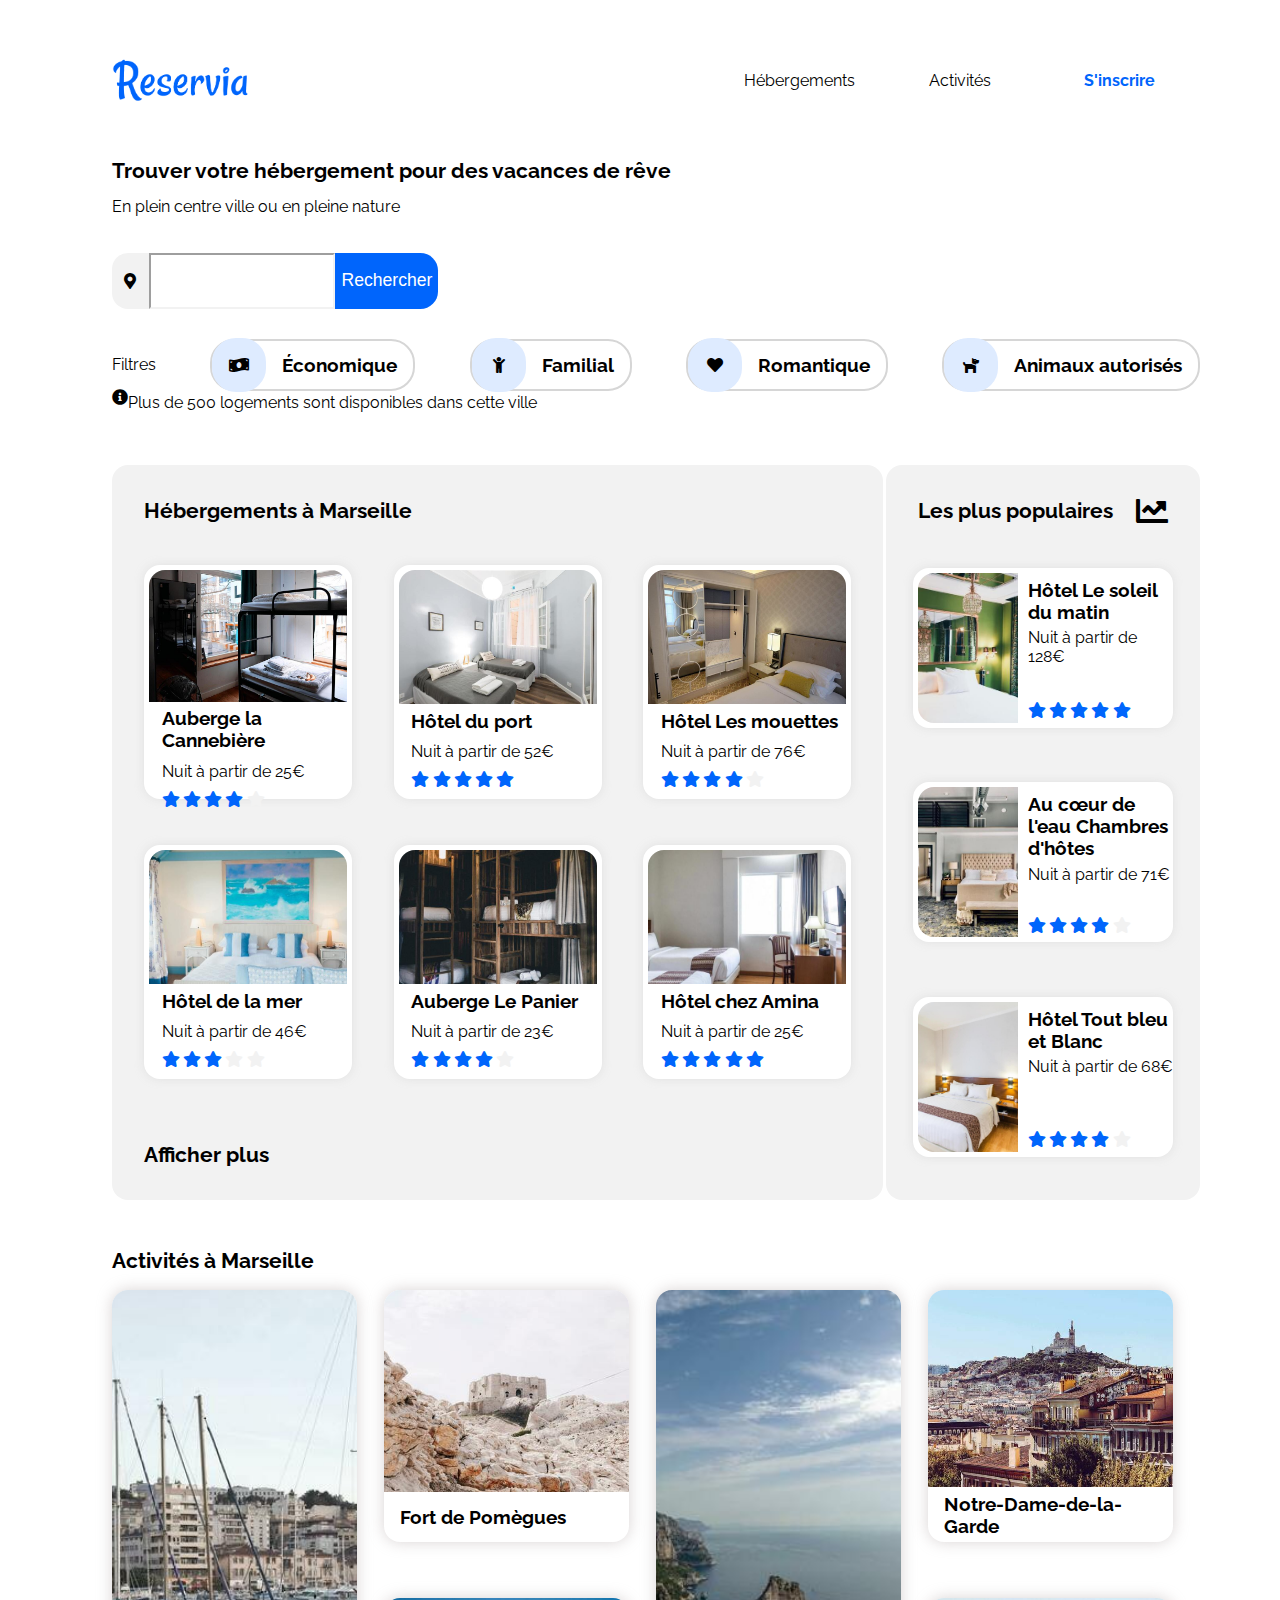
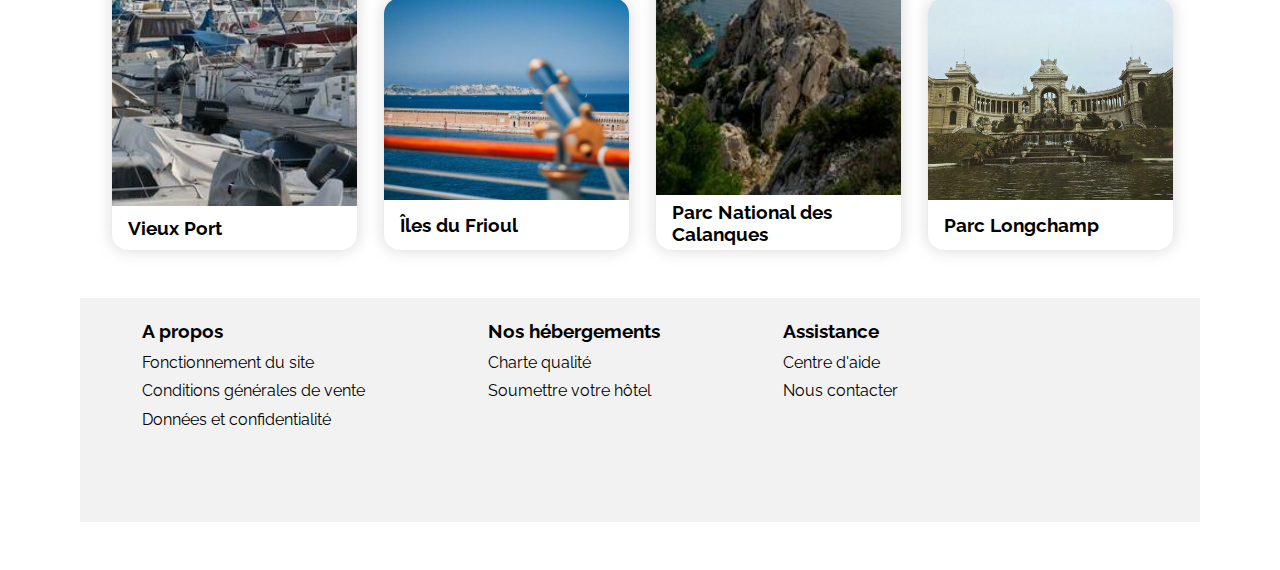
==== reservia.html @ 2b158797 "creation des filtres" ====
<!DOCTYPE html>
<html lang="fr">
<head>
    <meta charset="UTF-8">
    <meta name="viewport" content="width=device-width, initial-scale=1.0">
    <link rel="stylesheet" href="style.css"/>
    <link rel="stylesheet" href="fontawesome-free-5.15.1-web/css/all.min.css"/>
    <title>Reservia</title>
</head>
<body>
    <main>
        <header>
            <nav class="nav">
                <a href="#" class="logo"></a>
                <div class="menu">
                    <a href="#Hébergements" class="menuStyle">Hébergements</a>
                    <a href="#Activités" class="menuStyle">Activités</a>
                    <a href="#" class="menuStyle menuSpe">S'inscrire</a>
                </div>
            </nav>
            <h1>Trouver votre hébergement pour des vacances de rêve</h1>
            <p>En plein centre ville ou en pleine nature</p>
            <div class="searchBar">
                <div class="mapIcon">
                    <i class="fas fa-map-marker-alt"></i>
                </div>
                <input class="search" type="search" id="town-search" name="q" aria-label="Search town">
                <button class="searchButton">Rechercher</button>
            </div>
            <div class="filters">
                <p>Filtres</p>
                <div>
                    <div class="iconFilt"><i class="fas fa-money-bill-wave"></i></div>
                    <div class="txtFilt"><h3>Économique</h3></div>
                </div>
                <div>
                    <div class="iconFilt"><i class="fas fa-child"></i></div>
                    <div class="txtFilt"><h3>Familial</h3></div>
                </div>
                <div>
                    <div class="iconFilt"><i class="fas fa-heart"></i></div>
                    <div class="txtFilt"><h3>Romantique</h3></div>
                </div>
                <div>
                    <div class="iconFilt"><i class="fas fa-dog"></i></div>
                    <div class="txtFilt"><h3>Animaux autorisés</h3></div>
                </div>
            </div>
            <div class="results">
                <p>Plus de 500 logements sont disponibles dans cette ville</p>
                <i class="fas fa-info-circle"></i>
            </div>
        </header>


        <section id="Hébergements" class="totalResults">
            <div class="filtered">
                <h2>Hébergements à Marseille</h2>
                <div class="filteredCard">
                    <a href="#" class="card">
                        <img src="images/hebergements/4_small/marcus-loke-WQJvWU_HZFo-unsplash.jpg" alt="">
                        <div class="cardContent">
                            <h3>Auberge la Cannebière</h3>
                            <p>Nuit à partir de 25€</p>
                            <div class="popStar">
                                <i class="fas fa-star"></i>
                                <i class="fas fa-star"></i>
                                <i class="fas fa-star"></i>
                                <i class="fas fa-star"></i>
                                <i class="fas fa-star gray"></i>
                            </div>
                        </div>
                    </a>
                    <a href="#" class="card">
                        <img src="images/hebergements/4_small/fred-kleber-gTbaxaVLvsg-unsplash.jpg" alt="">
                        <div class="cardContent">
                            <h3>Hôtel du port</h3>
                            <p>Nuit à partir de 52€</p>
                            <div class="popStar">
                                <i class="fas fa-star"></i>
                                <i class="fas fa-star"></i>
                                <i class="fas fa-star"></i>
                                <i class="fas fa-star"></i>
                                <i class="fas fa-star"></i>
                            </div>
                        </div>
                    </a>
                    <a href="#" class="card">
                        <img src="images/hebergements/4_small/reisetopia-B8WIgxA_PFU-unsplash.jpg" alt="">
                        <div class="cardContent">
                            <h3>Hôtel Les mouettes</h3>
                            <p>Nuit à partir de 76€</p>
                            <div class="popStar">
                                <i class="fas fa-star"></i>
                                <i class="fas fa-star"></i>
                                <i class="fas fa-star"></i>
                                <i class="fas fa-star"></i>
                                <i class="fas fa-star gray"></i>
                            </div>
                        </div>
                    </a>
                    <a href="#" class="card">
                        <img src="images/hebergements/4_small/annie-spratt-Eg1qcIitAuA-unsplash.jpg" alt="">
                        <div class="cardContent">
                            <h3>Hôtel de la mer</h3>
                            <p>Nuit à partir de 46€</p>
                            <div class="popStar">
                                <i class="fas fa-star"></i>
                                <i class="fas fa-star"></i>
                                <i class="fas fa-star"></i>
                                <i class="fas fa-star gray"></i>
                                <i class="fas fa-star gray"></i>
                            </div>
                        </div>
                    </a>
                    <a href="#" class="card">
                        <img src="images/hebergements/4_small/nicate-lee-kT-ZyaiwBe0-unsplash.jpg" alt="">
                        <div class="cardContent">
                            <h3>Auberge Le Panier</h3>
                            <p>Nuit à partir de 23€</p>
                            <div class="popStar">
                                <i class="fas fa-star"></i>
                                <i class="fas fa-star"></i>
                                <i class="fas fa-star"></i>
                                <i class="fas fa-star"></i>
                                <i class="fas fa-star gray"></i>
                            </div>
                        </div>
                    </a>
                    <a href="#" class="card">
                        <img src="images/hebergements/4_small/febrian-zakaria-M6S1WvfW68A-unsplash.jpg" alt="">
                        <div class="cardContent">
                            <h3>Hôtel chez Amina</h3>
                            <p>Nuit à partir de 25€</p>
                            <div class="popStar">
                                <i class="fas fa-star"></i>
                                <i class="fas fa-star"></i>
                                <i class="fas fa-star"></i>
                                <i class="fas fa-star"></i>
                                <i class="fas fa-star"></i>
                            </div>
                        </div>
                    </a>
                </div>
                <h2><a href="#">Afficher plus</a></h2>
            </div>


            <div class="popResults">
                <div class="logoTitlePop">
                    <h2>Les plus populaires</h2>
                    <i class="fas fa-chart-line fa-2x"></i>
                </div>
                <div class="filteredPop">
                    <a href="#" class="cardPop">
                        <img src="images/hebergements/4_small/emile-guillemot-Bj_rcSC5XfE-unsplash.jpg" alt="">
                        <div class="cardContentPop">
                            <div>
                                <h3>Hôtel Le soleil du matin</h3>
                                <p>Nuit à partir de 128€</p>
                            </div>
                            <div class="popStar">
                                <i class="fas fa-star"></i>
                                <i class="fas fa-star"></i>
                                <i class="fas fa-star"></i>
                                <i class="fas fa-star"></i>
                                <i class="fas fa-star"></i>
                            </div>
                        </div>
                    </a>
                    <a href="#" class="cardPop">
                        <img src="images/hebergements/4_small/aw-creative-VGs8z60yT2c-unsplash.jpg" alt="">
                        <div class="cardContentPop">
                            <div>
                                <h3>Au cœur de l'eau Chambres d'hôtes</h3>
                                <p>Nuit à partir de 71€</p>
                            </div>
                            <div class="popStar">
                                <i class="fas fa-star"></i>
                                <i class="fas fa-star"></i>
                                <i class="fas fa-star"></i>
                                <i class="fas fa-star"></i>
                                <i class="fas fa-star gray"></i>
                            </div>
                        </div>
                    </a>
                    <a href="#" class="cardPop">
                        <img src="images/hebergements/4_small/febrian-zakaria-sjvU0THccQA-unsplash.jpg" alt="">
                        <div class="cardContentPop">
                            <div>
                                <h3>Hôtel Tout bleu et Blanc</h3>
                                <p>Nuit à partir de 68€</p>
                            </div>
                            <div class="popStar">
                                <i class="fas fa-star"></i>
                                <i class="fas fa-star"></i>
                                <i class="fas fa-star"></i>
                                <i class="fas fa-star"></i>
                                <i class="fas fa-star gray"></i>
                            </div>
                        </div>
                    </a>
                </div>
            </div>
        </section>

        <section id="Activités">
            <h2>Activités à Marseille</h2>
            <div class="activityTown">
                <div class="activityCard">
                    <a href="#" class="bigCard">
                        <img src="images/activites/4_small/reno-laithienne-QUgJhdY5Fyk-unsplash.jpg" alt="">
                        <div class="titleActCard">
                            <h3>Vieux Port</h3>
                        </div>
                    </a>
                    <a href="#" class="litCard">
                        <img src="images/activites/4_small/paul-hermann-QFTrLdQIRhI-unsplash.jpg" alt="">
                        <div class="titleActCard">
                            <h3>Fort de Pomègues</h3>
                        </div>
                    </a>
                    <a href="#" class="litCard">
                        <img src="images/activites/4_small/kevin-hikari-rV_Qd1l-VXg-unsplash.jpg" alt="">
                        <div class="titleActCard">
                            <h3>Îles du Frioul</h3>
                        </div>
                    </a>
                </div>

                <div class="activityCard">
                    <a href="#" class="bigCard">
                        <img src="images/activites/4_small/kilyan-sockalingum-NR8-cBCN3aI-unsplash.jpg" alt="">
                        <div class="titleActCard">
                            <h3>Parc National des Calanques</h3>
                        </div>
                    </a>
                    <a href="#" class="litCard">
                        <img src="images/activites/4_small/florian-wehde-xW9e8gdotxI-unsplash.jpg" alt="">
                        <div class="titleActCard">
                            <h3>Notre-Dame-de-la-Garde</h3>
                        </div>
                    </a>
                    <a href="#" class="litCard">
                        <img src="images/activites/4_small/lena-paulin-wH2-EJoDcV0-unsplash.jpg" alt="">
                        <div class="titleActCard">
                            <h3>Parc Longchamp</h3>
                        </div>
                    </a>
                </div>
            </div>
        </section>
    </main>

    <footer class="footer">
        <div class="footerContent">
            <h3>A propos</h3>
            <a href="#"><p>Fonctionnement du site</p></a>
            <a href="#"><p>Conditions générales de vente</p></a>
            <a href="#"><p>Données et confidentialité</p></a>
        </div>
        <div class="footerContent">
            <h3>Nos hébergements</h3>
            <a href="#"><p>Charte qualité</p></a>
            <a href="#"><p>Soumettre votre hôtel</p></a>
        </div>
        <div class="footerContent">
            <h3>Assistance</h3>
            <a href="#"><p>Centre d'aide</p></a>
            <a href="#"><p>Nous contacter</p></a>
        </div>
    </footer>
</body>
</html>
---- style.css ----
@font-face{
    font-family: 'Raleway';
    src: url('fonts/Raleway-VariableFont_wght.ttf');
}

body{
    font-family: 'Raleway', Impact, "Arial Black", sans-serif;
    margin-bottom: 3em; 
    margin-top: 1em;
    margin-right: 5em;
    margin-left: 5em;
}

main{
    margin-left: 2em;
}

a{
    color: black;
    cursor: pointer;
    text-decoration: none;
    margin: 0;
}

p{
    font-size: 1em;
    margin: 0.3em 0 0.3em 0;
}

section{
    margin-top: 3em;
}

h1, h2{
    font-size: 1.3em;
}

h3{
    font-size: 1.2em;
    margin: 0.3em 0 0.3em 0;
}

.nav{
    display: flex;
    justify-content: space-between;
}

.menu{
    display: flex;
    height: 8em;
    width: 30em;
    flex-direction: row;
    align-items: center;
    justify-content: space-around;
}

.menuStyle{
    display: flex;
    height: 100%;
    width: 33%;
    align-items: center;
    justify-content: center;
}

.menuStyle:hover{
    border-top: 0.2em solid #0065FC;
    color: #0065FC;
}

.menuSpe{
    font-weight: bold;
    color: #0065FC;
}

.logo{
    content:url(images/logo/Reservia@3x.png);
    height: 4em;
    width: auto;
    align-self: center;
}

.searchBar{
    display: inline-flex;
    margin: 2em 0 2em 0;
    height: 3.5em;
    width: 30%;
}

.mapIcon{
    height: 100%;
    width: 20%;
    display: flex;
    justify-content: center;
    align-items: center;
    background-color: #F2F2F2;
    border-radius: 1em 0 0 1em;
}

.search{
    height: 100%;
    width: 100%;
    border-color: #F2F2F2;
    box-sizing: border-box;
    padding: 2px 0 2px 0;
    font: bold 1.1em 'Raleway', Impact, "Arial Black", sans-serif;
}

.search:focus{
    outline: none;
}

.searchButton{
    height: 100%;
    width: 40%;
    background-color: #0065FC;
    border-radius: 0 1em 1em 0;
    border: none;
    font-size: 1.1em;
    color: white;
    cursor: pointer;
}

.searchButton:focus{
    outline: none;
}

.filters{
    display: flex;
    flex-direction: row;
    justify-content: space-between;
    align-items: center;
    height: 3em;
    width: 100%;
}

.filters > div{
    display: flex;
    flex-direction: row;
    justify-content: space-between;
    align-items: center;
    height: 3em;
    width: auto;
    border: 2px solid #d6d6d6;
    border-radius: 1.5em 1.5em 1.5em 1.5em;
}

.iconFilt{
    display: flex;
    justify-content: center;
    align-items: center;
    height: 3em;
    width: 3em;
    background-color: #DEEBFF;
    border: 3px solid #DEEBFF;
    border-radius: 1.5em 1.5em 1.5em 1.5em;
}

.txtFilt{
    margin: 0 1em 0 1em;
}

.results{
    display: flex;
    flex-direction: row-reverse;
    justify-content: flex-end;
}

.totalResults{
    display: flex;
    flex-direction: row;
    justify-content: space-between;
}

.filtered{
    background-color: #F2F2F2;
    height: auto;
    width: 65%;
    border-radius: 1em;
    padding: 1em 2em 1em 2em;
    display: flex;
    flex-direction: column;
    justify-content: space-between;
}

.filteredCard{
    display: flex;
    flex-direction: row;
    flex-wrap: wrap;
    justify-content: space-between;
    height: 35em;
    padding-top: 1.5em;
}

.card{
    background-color: white;
    width: 28%;
    height: 40%;
    border-radius: 1em;
    padding: 5px;
    box-shadow: 0px 0px 10px 0px rgba(219, 219, 219, 0.75);
    display: flex;
    flex-direction: column;
}

.cardContent{
    display: flex;
    flex-direction: column;
    padding-left: 0.8em;
}

.card > img{
	width: 100%;
    height: 60%;
    object-fit: cover;
    border-radius: 1em 1em 0em 0em;
}

.popResults{
    display: flex;
    flex-direction: column;
    background-color: #F2F2F2;
    height: auto;
    width: 23%;
    border-radius: 1em;
    padding: 1em 2em 1em 2em;
}

.logoTitlePop{
    display: flex;
    align-items: center;
    justify-content: space-between;
    width: 100%;
}

.filteredPop{
    display: flex;
    flex-direction: column;
    align-items: center;
    justify-content: space-around;
    height: 100%;
}

.cardPop{
    display: flex;
    flex-flow: column wrap;
    background-color: white;
    width: 100%;
    height: 150px;
    border-radius: 1em;
    padding: 5px;
    box-shadow: 0px 0px 10px 0px rgba(219, 219, 219, 0.75);
}

.cardPop > img{
    width: 40%;
    height: 100%;
    object-fit: cover;
    border-radius: 1em 0em 0em 1em;
}

.cardContentPop{
    display: flex;
    flex-direction: column;
    justify-content: space-between;
    width: 58%;
    height: 100%;
    padding-left: 10px;
}

.popStar{
    display: inline-flex;
    margin: 0.3em 0em 0.3em 0em;
}

.fa-star{
    color: #0065FC;
    padding-right: 0.2em;
}

.gray{
    color: #F2F2F2;
}


.popStar:hover .fa-star{
    color: #0065FC;
}

.popStar .fa-star:hover ~ .fa-star{
    color: #F2F2F2;
}

.activityTown{
    display: flex;
    flex-direction: row;
    height: auto;
    width: 100%;
}

.activityCard{
    display: flex;
    flex-direction: column;
    flex-wrap: wrap;
    justify-content: space-between;
    height: 35em;
    width: 50%;
}

.bigCard{
    height: 100%;
    width: 45%;
    border-radius: 1em 1em 1em 1em;
    box-shadow: 0px 0px 15px 0px rgba(204, 198, 198, 0.75);
    display: flex;
    flex-direction: column;
    justify-content: space-between;
}

.litCard{
    height: 45%;
    width: 45%;
    border-radius: 1em 1em 1em 1em;
    box-shadow: 0px 0px 15px 0px rgba(204, 198, 198, 0.75);
    display: flex;
    flex-direction: column;
    justify-content: space-between;
}

.bigCard > img{
    height: 92%;
    width: 100%;
    object-fit: cover;
    border-radius: 1em 1em 0 0;
}

.litCard > img{
    height: 80%;
    width: 100%;
    object-fit: cover;
    border-radius: 1em 1em 0 0;
}

.titleActCard{
    display: flex;
    margin-left: 1em;
    flex-grow: 1;
    align-items: center;
}

.footer{
    background-color: #F2F2F2;
    display: flex;
    justify-content: space-around;
    height: 13em;
    padding-top: 1em;
    padding-right: 15em;
    margin-top: 3em;
}

.footerContent{
    display: flex;
    flex-direction: column;
}
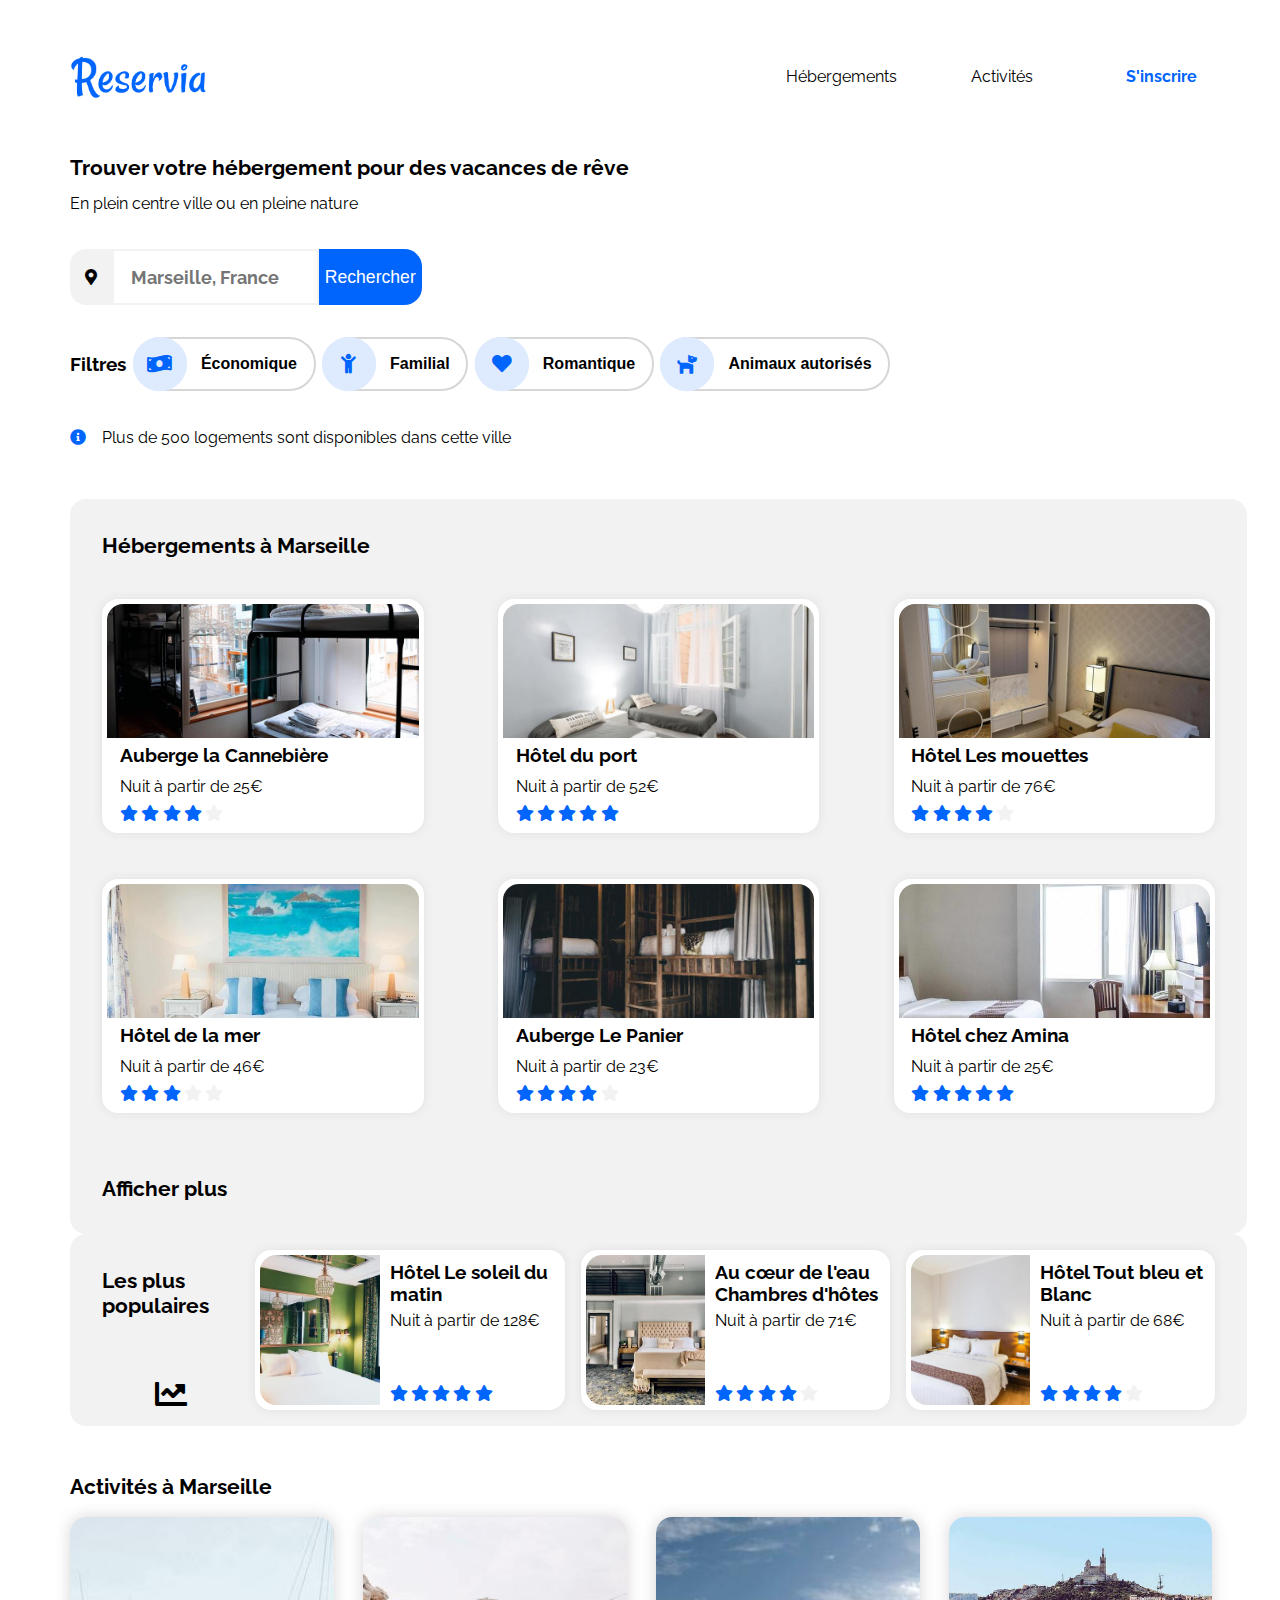
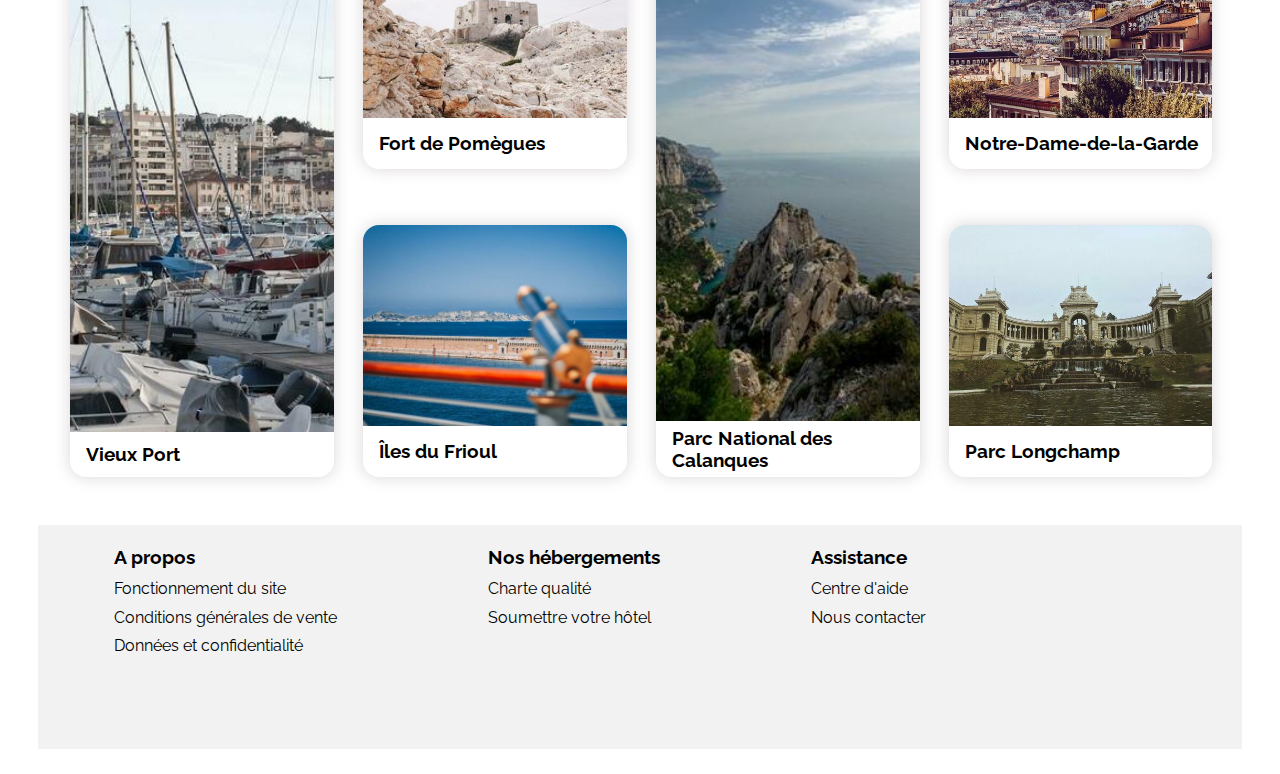
==== commit 4c6cd6fb: "corection bouton filtre" ====
--- a/reservia.html
+++ b/reservia.html
@@ -24,31 +24,43 @@
                 <div class="mapIcon">
                     <i class="fas fa-map-marker-alt"></i>
                 </div>
-                <input class="search" type="search" id="town-search" name="q" aria-label="Search town">
+                <input class="search" type="search" id="town-search" name="q" aria-label="Search town" placeholder="Marseille, France">
                 <button class="searchButton">Rechercher</button>
             </div>
             <div class="filters">
-                <p>Filtres</p>
-                <div>
-                    <div class="iconFilt"><i class="fas fa-money-bill-wave"></i></div>
+                <h3>Filtres</h3>
+                <button class="buttonFilt">
+                    <span class="iconFilt fa-stack">
+                        <i class="fas fa-circle fa-stack-2x Lblue"></i>
+                        <i class="fas fa-money-bill-wave fa-stack-1x icoSize blue"></i>
+                    </span>
                     <div class="txtFilt"><h3>Économique</h3></div>
-                </div>
-                <div>
-                    <div class="iconFilt"><i class="fas fa-child"></i></div>
+                </button>
+                <button class="buttonFilt">
+                    <span class="iconFilt fa-stack">
+                        <i class="fas fa-circle fa-stack-2x Lblue"></i>
+                        <i class="fas fa-child fa-stack-1x icoSize blue"></i>
+                    </span>
                     <div class="txtFilt"><h3>Familial</h3></div>
-                </div>
-                <div>
-                    <div class="iconFilt"><i class="fas fa-heart"></i></div>
+                </button>
+                <button class="buttonFilt">
+                    <span class="iconFilt fa-stack">
+                        <i class="fas fa-circle fa-stack-2x Lblue"></i>
+                        <i class="fas fa-heart fa-stack-1x icoSize blue"></i>
+                    </span>
                     <div class="txtFilt"><h3>Romantique</h3></div>
-                </div>
-                <div>
-                    <div class="iconFilt"><i class="fas fa-dog"></i></div>
+                </button>
+                <button class="buttonFilt">
+                    <span class="iconFilt fa-stack">
+                        <i class="fas fa-circle fa-stack-2x Lblue"></i>
+                        <i class="fas fa-dog fa-stack-1x icoSize blue"></i>
+                    </span>
                     <div class="txtFilt"><h3>Animaux autorisés</h3></div>
-                </div>
+                </button>
             </div>
             <div class="results">
                 <p>Plus de 500 logements sont disponibles dans cette ville</p>
-                <i class="fas fa-info-circle"></i>
+                <i class="fas fa-info-circle blue"></i>
             </div>
         </header>
 
--- a/style.css
+++ b/style.css
@@ -5,10 +5,7 @@
 
 body{
     font-family: 'Raleway', Impact, "Arial Black", sans-serif;
-    margin-bottom: 3em; 
-    margin-top: 1em;
-    margin-right: 5em;
-    margin-left: 5em;
+    margin: 1% 3% 2% 3%;
 }
 
 main{
@@ -99,10 +96,10 @@
 .search{
     height: 100%;
     width: 100%;
-    border-color: #F2F2F2;
-    box-sizing: border-box;
+    border: 2px solid #F2F2F2;
     padding: 2px 0 2px 0;
     font: bold 1.1em 'Raleway', Impact, "Arial Black", sans-serif;
+    text-indent: 1em;
 }
 
 .search:focus{
@@ -120,49 +117,57 @@
     cursor: pointer;
 }
 
-.searchButton:focus{
-    outline: none;
-}
-
 .filters{
     display: flex;
     flex-direction: row;
     justify-content: space-between;
     align-items: center;
-    height: 3em;
-    width: 100%;
-}
-
-.filters > div{
-    display: flex;
-    flex-direction: row;
-    justify-content: space-between;
-    align-items: center;
-    height: 3em;
+    height: auto;
+    width: 70%;
+}
+
+.buttonFilt{
+    display: flex;
+    align-items: center;
+    height: 4em;
     width: auto;
     border: 2px solid #d6d6d6;
-    border-radius: 1.5em 1.5em 1.5em 1.5em;
+    background-color: white;
+    border-radius: 2em 2em 2em 2em;
 }
 
 .iconFilt{
-    display: flex;
-    justify-content: center;
-    align-items: center;
-    height: 3em;
-    width: 3em;
-    background-color: #DEEBFF;
-    border: 3px solid #DEEBFF;
-    border-radius: 1.5em 1.5em 1.5em 1.5em;
+    font-size: 2.1em;
+    right: 0.6em;
+}
+
+.icoSize{
+    font-size: 0.7em;
+}
+
+.blue{
+    color: #0065FC;
+}
+
+.Lblue{
+    color: #DEEBFF;
 }
 
 .txtFilt{
-    margin: 0 1em 0 1em;
+    position: relative;
+    right: 0.8em;
 }
 
 .results{
     display: flex;
     flex-direction: row-reverse;
     justify-content: flex-end;
+    align-items: center;
+    margin-top: 2em;
+}
+
+.results > p{
+    margin-left: 1em;
 }
 
 .totalResults{
@@ -361,3 +366,32 @@
     display: flex;
     flex-direction: column;
 }
+
+@media screen and (max-width: 1280px){
+    .totalResults{
+        flex-direction: column;
+        justify-content: space-between;
+    }
+
+    .filtered{
+        width: 95%;
+    }
+
+    .popResults{
+        flex-direction: row;
+        width: 95%;
+    }
+
+    .logoTitlePop{
+        flex-direction: column;
+        width: auto;
+    }
+
+    .filteredPop{
+        flex-direction: row;
+    }
+
+    .cardPop{
+        margin-left: 1em;
+    }
+}
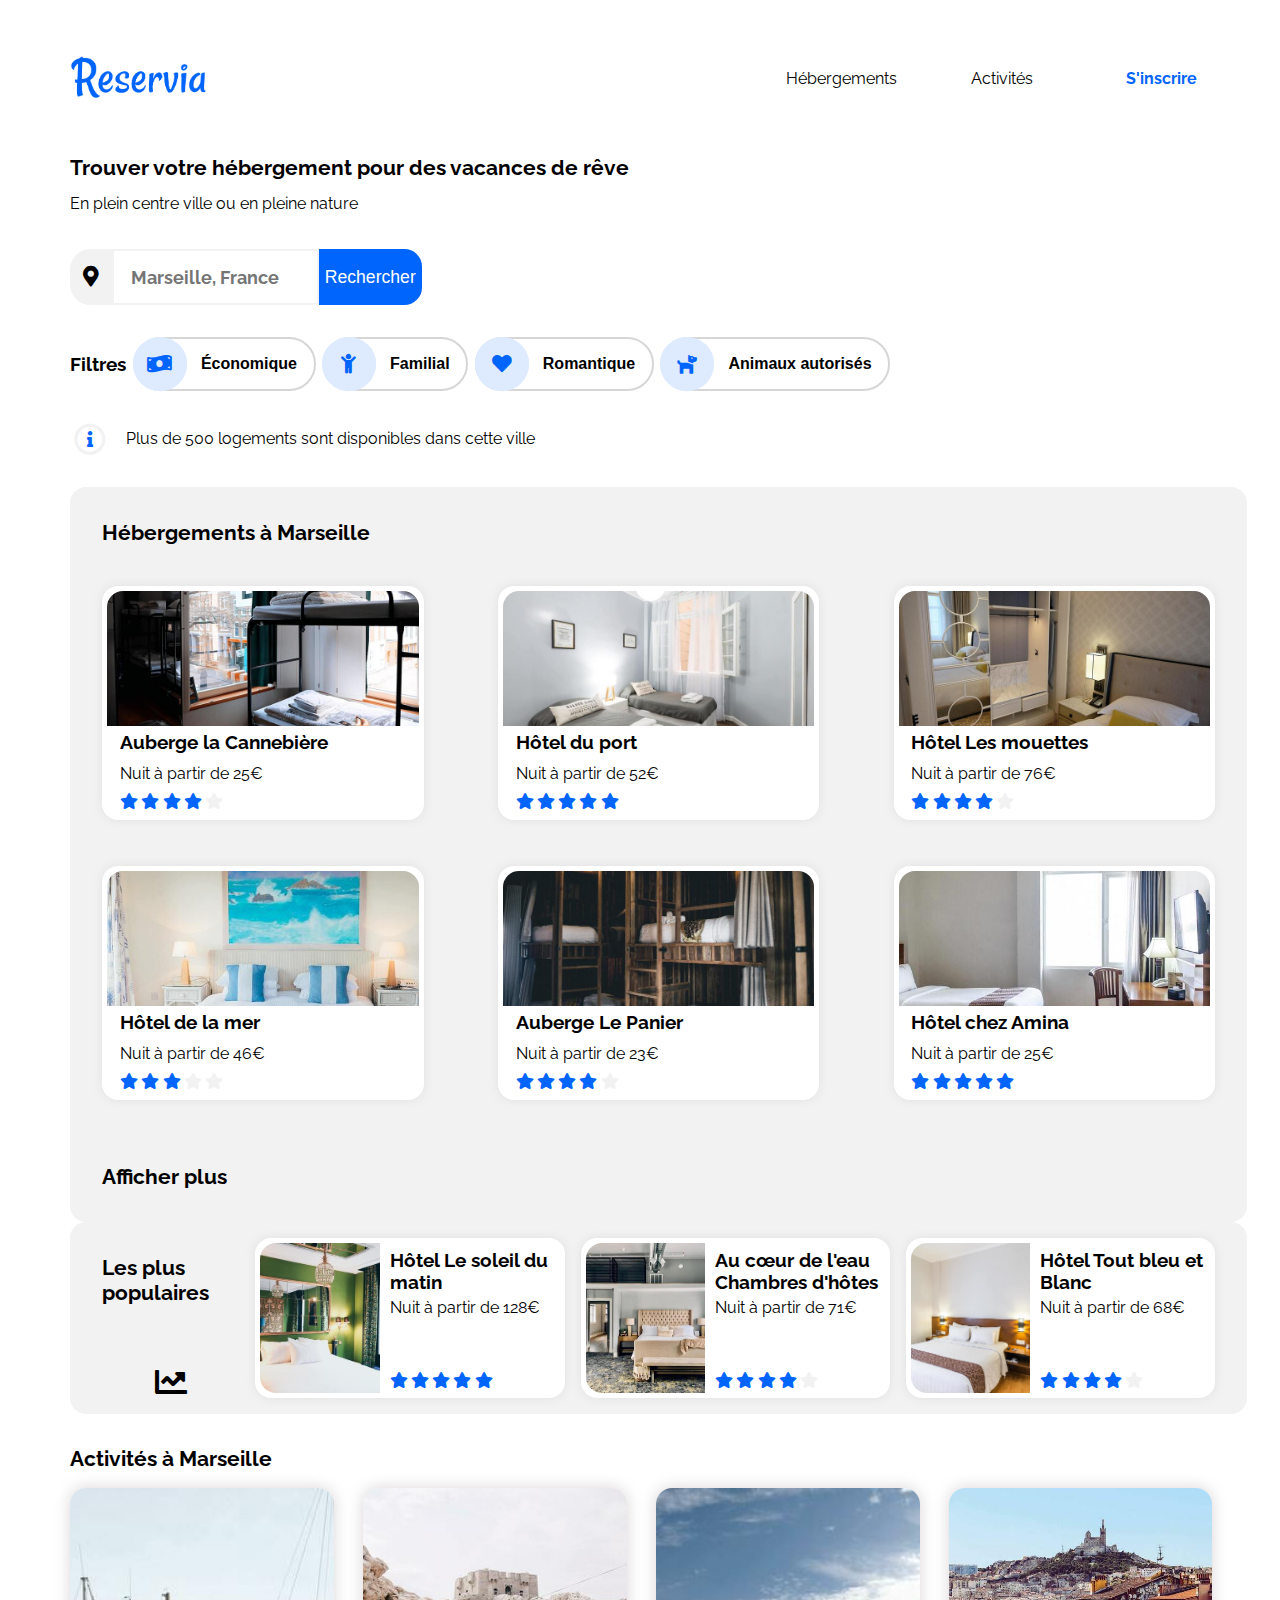
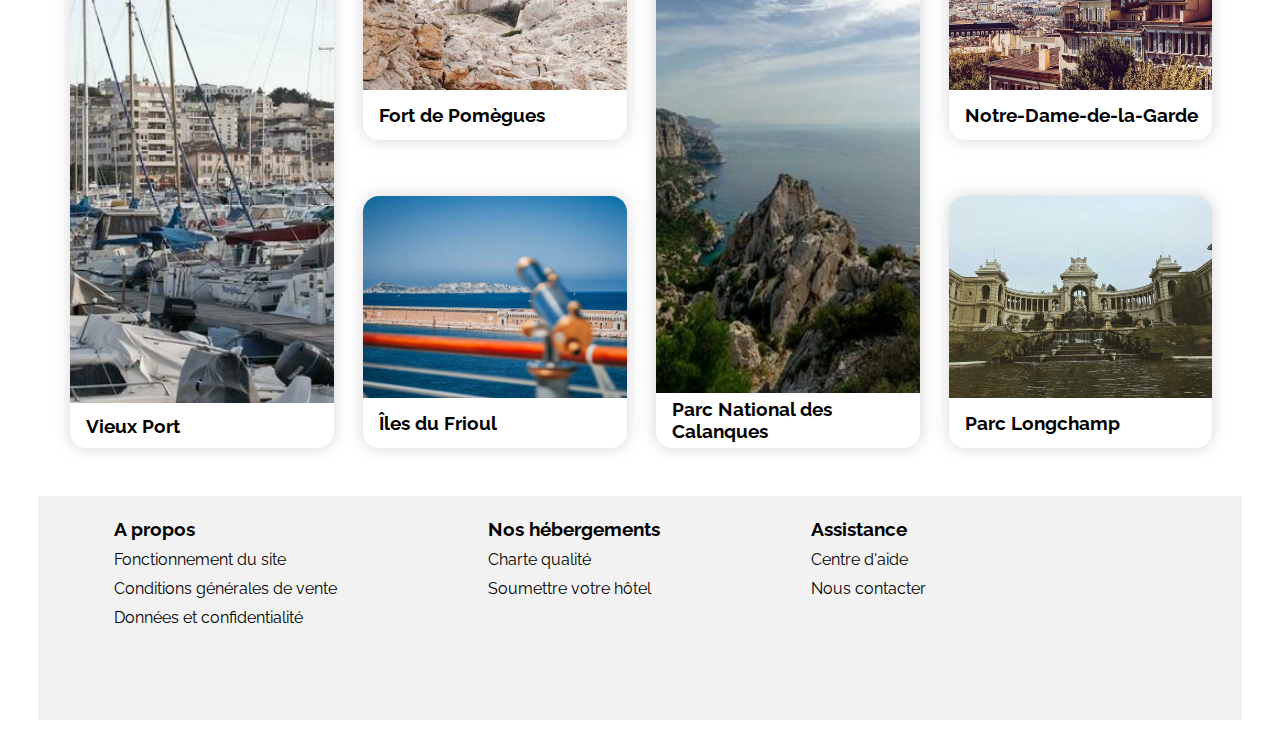
==== commit 17c3097b: "hover sur les filtres, correction décallage hover menu, modification icon info" ====
--- a/reservia.html
+++ b/reservia.html
@@ -22,7 +22,7 @@
             <p>En plein centre ville ou en pleine nature</p>
             <div class="searchBar">
                 <div class="mapIcon">
-                    <i class="fas fa-map-marker-alt"></i>
+                    <i class="fas fa-map-marker-alt ico"></i>
                 </div>
                 <input class="search" type="search" id="town-search" name="q" aria-label="Search town" placeholder="Marseille, France">
                 <button class="searchButton">Rechercher</button>
@@ -60,7 +60,10 @@
             </div>
             <div class="results">
                 <p>Plus de 500 logements sont disponibles dans cette ville</p>
-                <i class="fas fa-info-circle blue"></i>
+                <span class="fa-stack">
+                    <i class="far fa-circle fa-stack-2x gray"></i>
+                    <i class="fas fa-info fa-stack-1x blue"></i>
+                </span>
             </div>
         </header>
 
--- a/style.css
+++ b/style.css
@@ -25,7 +25,7 @@
 }
 
 section{
-    margin-top: 3em;
+    margin-top: 2em;
 }
 
 h1, h2{
@@ -57,6 +57,8 @@
     width: 33%;
     align-items: center;
     justify-content: center;
+    border-top: 0.2em solid;
+    border-color: transparent;
 }
 
 .menuStyle:hover{
@@ -90,6 +92,7 @@
     justify-content: center;
     align-items: center;
     background-color: #F2F2F2;
+    font-size: 1.3em;
     border-radius: 1em 0 0 1em;
 }
 
@@ -127,6 +130,7 @@
 }
 
 .buttonFilt{
+    cursor: pointer;
     display: flex;
     align-items: center;
     height: 4em;
@@ -134,6 +138,11 @@
     border: 2px solid #d6d6d6;
     background-color: white;
     border-radius: 2em 2em 2em 2em;
+}
+
+.buttonFilt:hover{
+    background-color: #0065FC;
+    transition: background-color 0.5s linear;
 }
 
 .iconFilt{
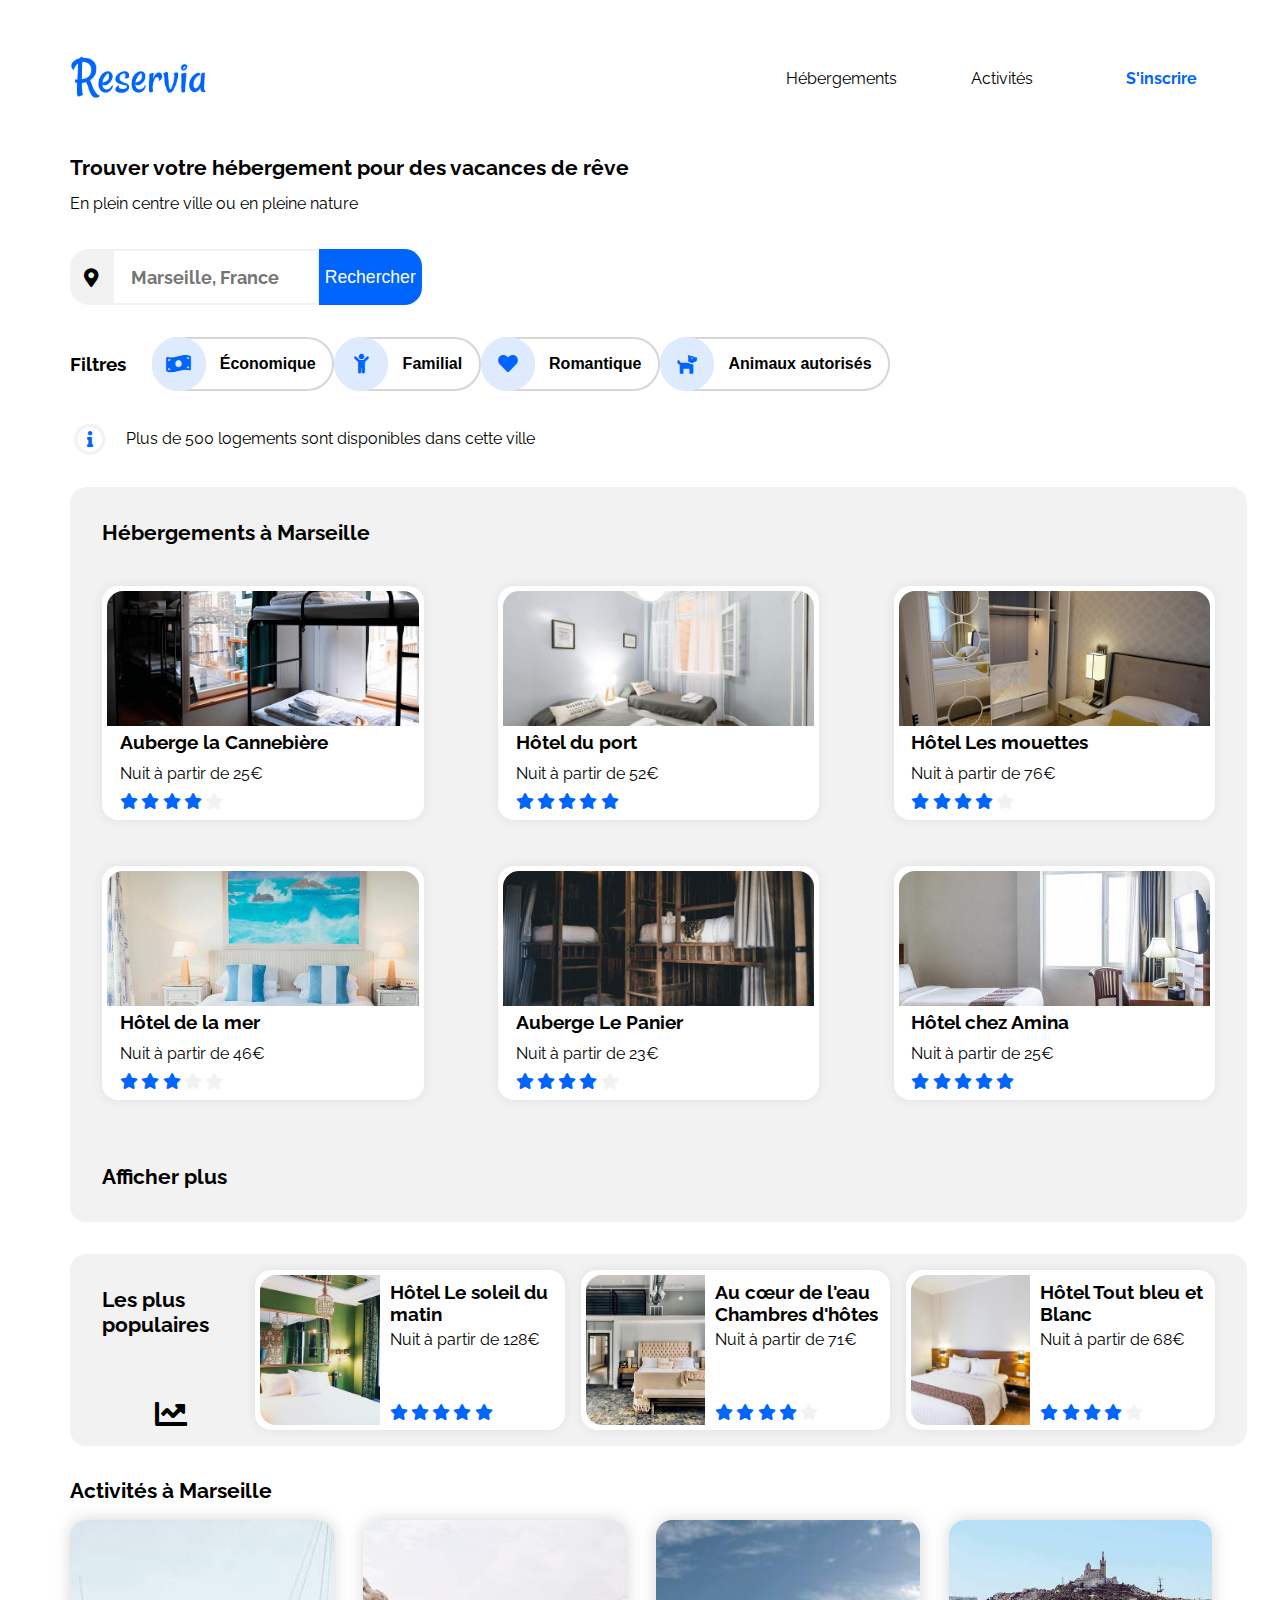
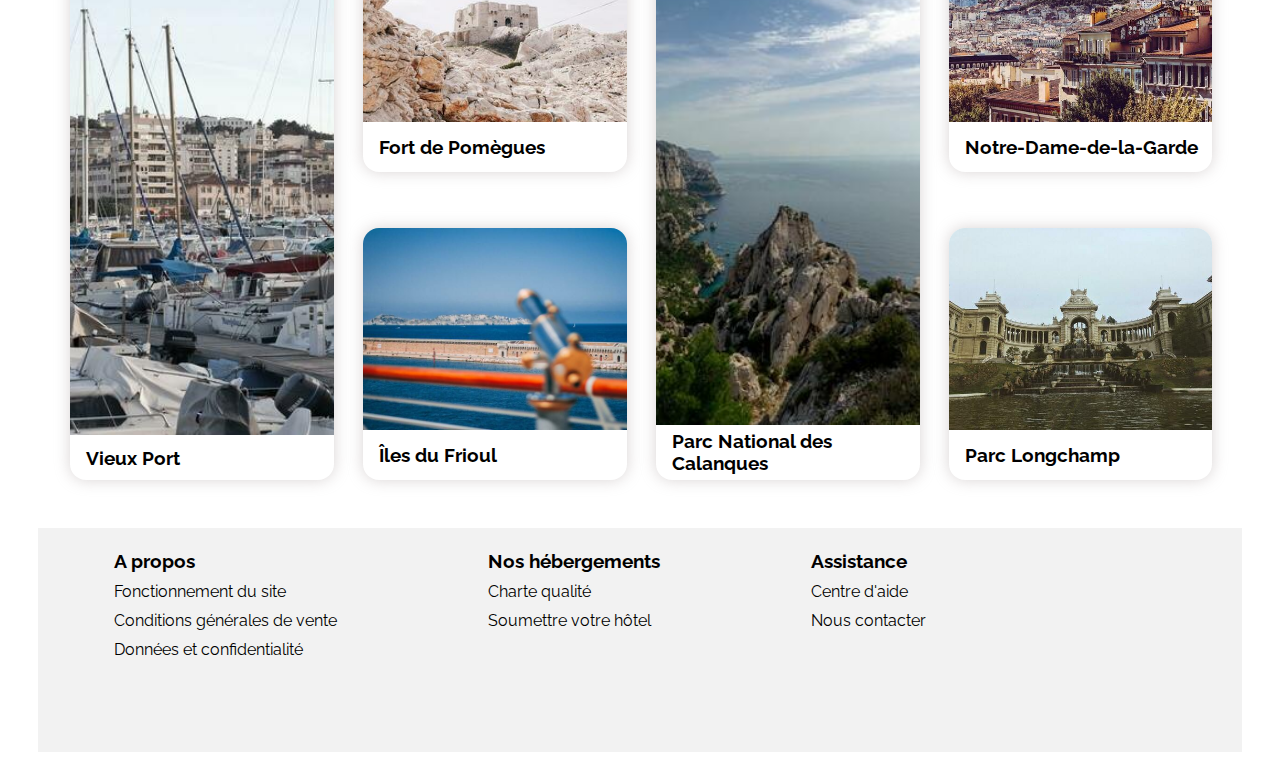
==== commit 7fd83a48: "header responsif 320px" ====
--- a/reservia.html
+++ b/reservia.html
@@ -27,36 +27,38 @@
                 <input class="search" type="search" id="town-search" name="q" aria-label="Search town" placeholder="Marseille, France">
                 <button class="searchButton">Rechercher</button>
             </div>
-            <div class="filters">
+            <div class="filtersBar">
                 <h3>Filtres</h3>
-                <button class="buttonFilt">
-                    <span class="iconFilt fa-stack">
-                        <i class="fas fa-circle fa-stack-2x Lblue"></i>
-                        <i class="fas fa-money-bill-wave fa-stack-1x icoSize blue"></i>
-                    </span>
-                    <div class="txtFilt"><h3>Économique</h3></div>
-                </button>
-                <button class="buttonFilt">
-                    <span class="iconFilt fa-stack">
-                        <i class="fas fa-circle fa-stack-2x Lblue"></i>
-                        <i class="fas fa-child fa-stack-1x icoSize blue"></i>
-                    </span>
-                    <div class="txtFilt"><h3>Familial</h3></div>
-                </button>
-                <button class="buttonFilt">
-                    <span class="iconFilt fa-stack">
-                        <i class="fas fa-circle fa-stack-2x Lblue"></i>
-                        <i class="fas fa-heart fa-stack-1x icoSize blue"></i>
-                    </span>
-                    <div class="txtFilt"><h3>Romantique</h3></div>
-                </button>
-                <button class="buttonFilt">
-                    <span class="iconFilt fa-stack">
-                        <i class="fas fa-circle fa-stack-2x Lblue"></i>
-                        <i class="fas fa-dog fa-stack-1x icoSize blue"></i>
-                    </span>
-                    <div class="txtFilt"><h3>Animaux autorisés</h3></div>
-                </button>
+                <div class="filters">
+                    <button class="buttonFilt">
+                        <span class="iconFilt fa-stack">
+                            <i class="fas fa-circle fa-stack-2x Lblue"></i>
+                            <i class="fas fa-money-bill-wave fa-stack-1x icoSize blue"></i>
+                        </span>
+                        <div class="txtFilt"><h3>Économique</h3></div>
+                    </button>
+                    <button class="buttonFilt">
+                        <span class="iconFilt fa-stack">
+                            <i class="fas fa-circle fa-stack-2x Lblue"></i>
+                            <i class="fas fa-child fa-stack-1x icoSize blue"></i>
+                        </span>
+                        <div class="txtFilt"><h3>Familial</h3></div>
+                    </button>
+                    <button class="buttonFilt">
+                        <span class="iconFilt fa-stack">
+                            <i class="fas fa-circle fa-stack-2x Lblue"></i>
+                            <i class="fas fa-heart fa-stack-1x icoSize blue"></i>
+                        </span>
+                        <div class="txtFilt"><h3>Romantique</h3></div>
+                    </button>
+                    <button class="buttonFilt">
+                        <span class="iconFilt fa-stack">
+                            <i class="fas fa-circle fa-stack-2x Lblue"></i>
+                            <i class="fas fa-dog fa-stack-1x icoSize blue"></i>
+                        </span>
+                        <div class="txtFilt"><h3>Animaux autorisés</h3></div>
+                    </button>
+                </div>
             </div>
             <div class="results">
                 <p>Plus de 500 logements sont disponibles dans cette ville</p>
--- a/style.css
+++ b/style.css
@@ -92,7 +92,7 @@
     justify-content: center;
     align-items: center;
     background-color: #F2F2F2;
-    font-size: 1.3em;
+    font-size: 1.2em;
     border-radius: 1em 0 0 1em;
 }
 
@@ -120,13 +120,21 @@
     cursor: pointer;
 }
 
+.filtersBar{
+    display: flex;
+    flex-direction: row;
+    align-items: center;
+    justify-content: space-between;
+    width: 70%;
+}
+
 .filters{
     display: flex;
     flex-direction: row;
     justify-content: space-between;
     align-items: center;
     height: auto;
-    width: 70%;
+    width: 90%;
 }
 
 .buttonFilt{
@@ -295,7 +303,6 @@
     color: #F2F2F2;
 }
 
-
 .popStar:hover .fa-star{
     color: #0065FC;
 }
@@ -376,7 +383,65 @@
     flex-direction: column;
 }
 
-@media screen and (max-width: 1280px){
+@media screen and (max-width: 768px){
+    body{
+        margin: unset;
+    }
+
+    main{
+        margin: unset;
+    }
+
+    header{
+        margin: 0 4% 0 4%;
+    }
+
+    p{
+        font-size: 0.8em;
+        margin: 0.3em 0 0.3em 0;
+    }
+    
+    h1, h2{
+        font-size: 1.1em;
+    }
+    
+    h3{
+        font-size: 1.1em;
+        margin: 0.3em 0 0.3em 0;
+    }
+
+    .searchBar{
+        width: 100%;
+    }
+
+    .filtersBar{
+        width: 100%;
+        flex-direction: column;
+        align-items: unset;
+    }
+
+    .filters{
+        width: 100%;
+        flex-wrap: wrap;
+    }
+
+    .buttonFilt{
+        height: 3.4em;
+        border-radius: 1.7em 1.7em 1.7em 1.7em;
+        margin-top: 0.8em;
+    }
+
+    .iconFilt{
+        font-size: 1.7em;
+        right: 0.7em;
+    }
+}
+
+@media screen and (min-width: 768px) and (max-width: 1440px){
+    .filters{
+        width: 90%;
+    }
+
     .totalResults{
         flex-direction: column;
         justify-content: space-between;
@@ -389,6 +454,7 @@
     .popResults{
         flex-direction: row;
         width: 95%;
+        margin-top: 2em;
     }
 
     .logoTitlePop{
@@ -403,4 +469,5 @@
     .cardPop{
         margin-left: 1em;
     }
-}
+    
+}
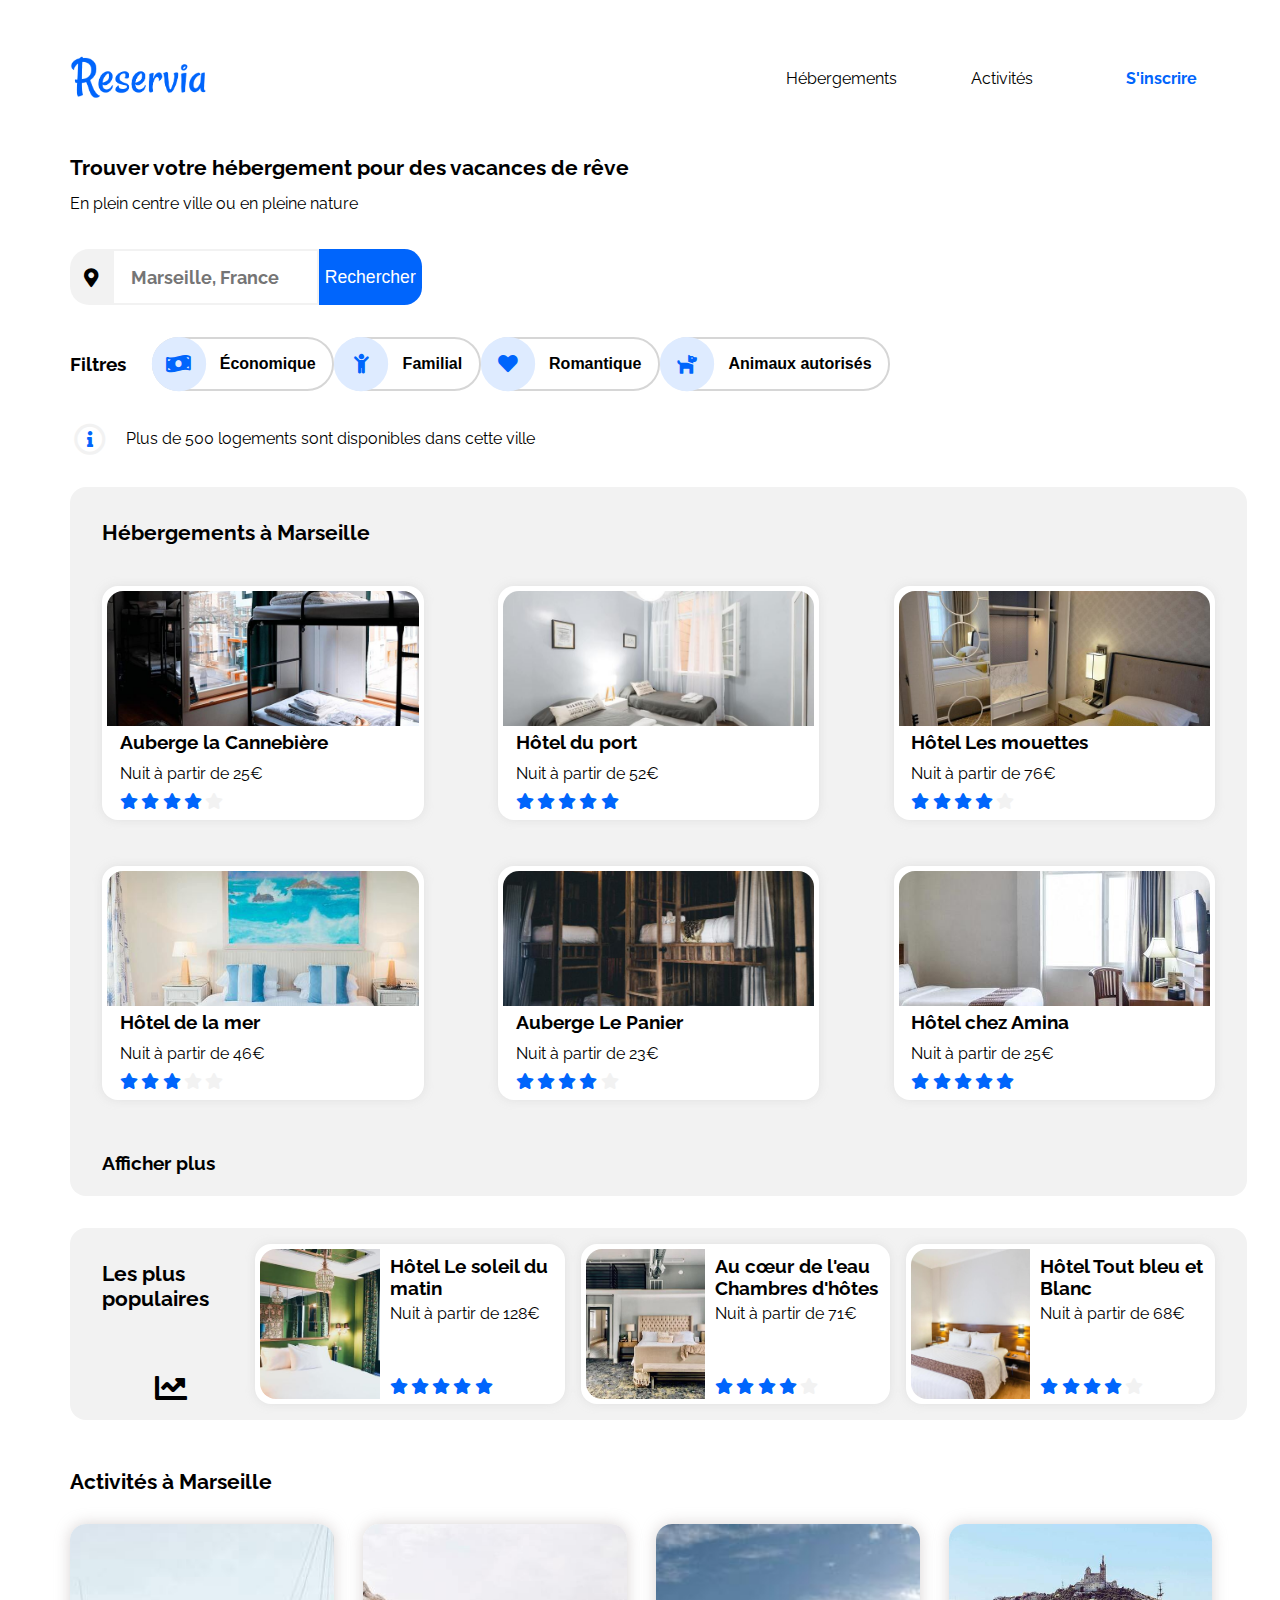
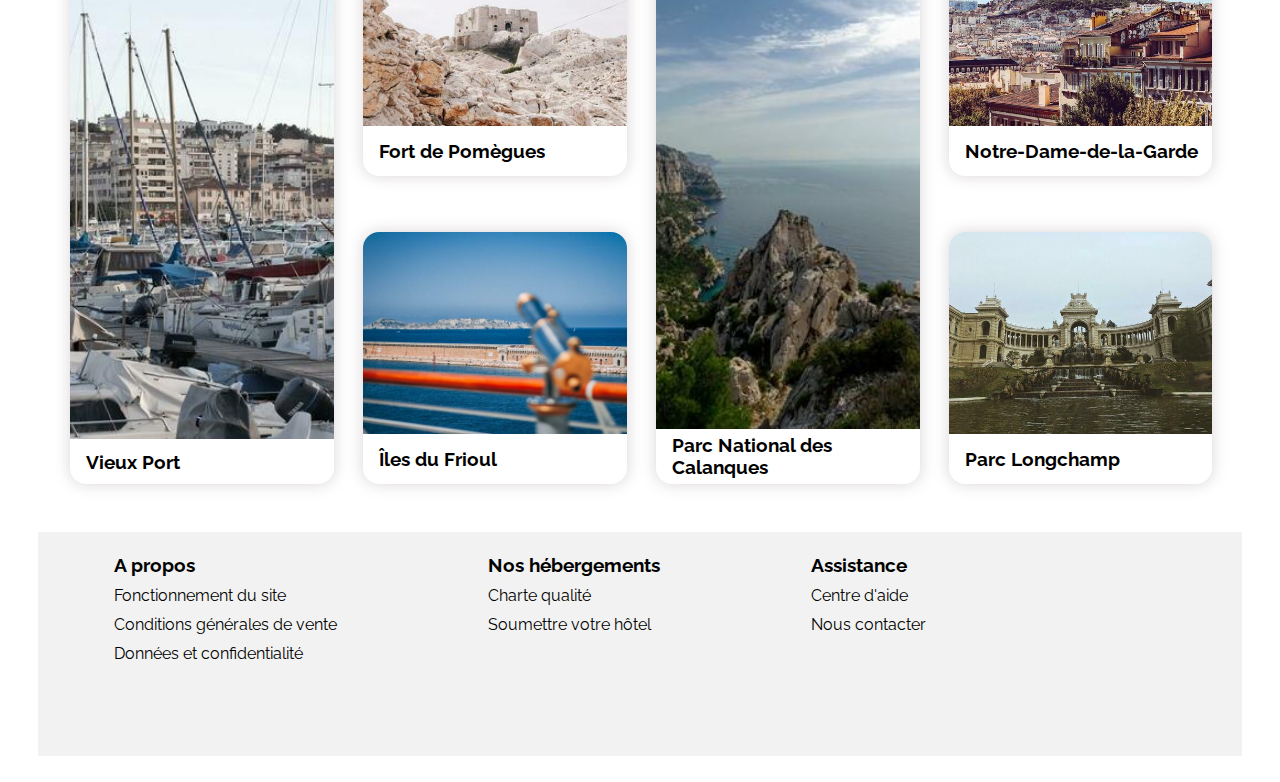
==== commit fca0a622: "icone loupe version mobile, footer responsif, menu" ====
--- a/reservia.html
+++ b/reservia.html
@@ -13,8 +13,8 @@
             <nav class="nav">
                 <a href="#" class="logo"></a>
                 <div class="menu">
-                    <a href="#Hébergements" class="menuStyle">Hébergements</a>
-                    <a href="#Activités" class="menuStyle">Activités</a>
+                    <a href="#Hébergements" class="menuStyle respStyle">Hébergements</a>
+                    <a href="#Activités" class="menuStyle respStyle">Activités</a>
                     <a href="#" class="menuStyle menuSpe">S'inscrire</a>
                 </div>
             </nav>
@@ -25,7 +25,10 @@
                     <i class="fas fa-map-marker-alt ico"></i>
                 </div>
                 <input class="search" type="search" id="town-search" name="q" aria-label="Search town" placeholder="Marseille, France">
-                <button class="searchButton">Rechercher</button>
+                <button class="searchButton">
+                    <span class="showOnMobile"><i class="fas fa-search"></i></span>
+                    <span class="showOnDesktop">Rechercher</span>
+                </button>
             </div>
             <div class="filtersBar">
                 <h3>Filtres</h3>
@@ -159,7 +162,7 @@
                         </div>
                     </a>
                 </div>
-                <h2><a href="#">Afficher plus</a></h2>
+                <h3><a href="#">Afficher plus</a></h3>
             </div>
 
 
@@ -222,48 +225,50 @@
         </section>
 
         <section id="Activités">
-            <h2>Activités à Marseille</h2>
             <div class="activityTown">
-                <div class="activityCard">
-                    <a href="#" class="bigCard">
-                        <img src="images/activites/4_small/reno-laithienne-QUgJhdY5Fyk-unsplash.jpg" alt="">
-                        <div class="titleActCard">
-                            <h3>Vieux Port</h3>
-                        </div>
-                    </a>
-                    <a href="#" class="litCard">
-                        <img src="images/activites/4_small/paul-hermann-QFTrLdQIRhI-unsplash.jpg" alt="">
-                        <div class="titleActCard">
-                            <h3>Fort de Pomègues</h3>
-                        </div>
-                    </a>
-                    <a href="#" class="litCard">
-                        <img src="images/activites/4_small/kevin-hikari-rV_Qd1l-VXg-unsplash.jpg" alt="">
-                        <div class="titleActCard">
-                            <h3>Îles du Frioul</h3>
-                        </div>
-                    </a>
-                </div>
-
-                <div class="activityCard">
-                    <a href="#" class="bigCard">
-                        <img src="images/activites/4_small/kilyan-sockalingum-NR8-cBCN3aI-unsplash.jpg" alt="">
-                        <div class="titleActCard">
-                            <h3>Parc National des Calanques</h3>
-                        </div>
-                    </a>
-                    <a href="#" class="litCard">
-                        <img src="images/activites/4_small/florian-wehde-xW9e8gdotxI-unsplash.jpg" alt="">
-                        <div class="titleActCard">
-                            <h3>Notre-Dame-de-la-Garde</h3>
-                        </div>
-                    </a>
-                    <a href="#" class="litCard">
-                        <img src="images/activites/4_small/lena-paulin-wH2-EJoDcV0-unsplash.jpg" alt="">
-                        <div class="titleActCard">
-                            <h3>Parc Longchamp</h3>
-                        </div>
-                    </a>
+                <h2>Activités à Marseille</h2>
+                <div class="totalActiCard">
+                    <div class="activityCard">
+                        <a href="#" class="bigCard">
+                            <img src="images/activites/4_small/reno-laithienne-QUgJhdY5Fyk-unsplash.jpg" alt="">
+                            <div class="titleActCard">
+                                <h3>Vieux Port</h3>
+                            </div>
+                        </a>
+                        <a href="#" class="litCard">
+                            <img src="images/activites/4_small/paul-hermann-QFTrLdQIRhI-unsplash.jpg" alt="">
+                            <div class="titleActCard">
+                                <h3>Fort de Pomègues</h3>
+                            </div>
+                        </a>
+                        <a href="#" class="litCard">
+                            <img src="images/activites/4_small/kevin-hikari-rV_Qd1l-VXg-unsplash.jpg" alt="">
+                            <div class="titleActCard">
+                                <h3>Îles du Frioul</h3>
+                            </div>
+                        </a>
+                    </div>
+
+                    <div class="activityCard">
+                        <a href="#" class="bigCard">
+                            <img src="images/activites/4_small/kilyan-sockalingum-NR8-cBCN3aI-unsplash.jpg" alt="">
+                            <div class="titleActCard">
+                                <h3>Parc National des Calanques</h3>
+                            </div>
+                        </a>
+                        <a href="#" class="litCard">
+                            <img src="images/activites/4_small/florian-wehde-xW9e8gdotxI-unsplash.jpg" alt="">
+                            <div class="titleActCard">
+                                <h3>Notre-Dame-de-la-Garde</h3>
+                            </div>
+                        </a>
+                        <a href="#" class="litCard">
+                            <img src="images/activites/4_small/lena-paulin-wH2-EJoDcV0-unsplash.jpg" alt="">
+                            <div class="titleActCard">
+                                <h3>Parc Longchamp</h3>
+                            </div>
+                        </a>
+                    </div>
                 </div>
             </div>
         </section>
--- a/style.css
+++ b/style.css
@@ -120,6 +120,10 @@
     cursor: pointer;
 }
 
+.showOnMobile{
+    display: none;
+}
+
 .filtersBar{
     display: flex;
     flex-direction: row;
@@ -313,9 +317,15 @@
 
 .activityTown{
     display: flex;
-    flex-direction: row;
+    flex-direction: column;
     height: auto;
     width: 100%;
+}
+
+.totalActiCard{
+    display: flex;
+    flex-direction: row;
+    margin-top: 0.8em;
 }
 
 .activityCard{
@@ -396,22 +406,79 @@
         margin: 0 4% 0 4%;
     }
 
+    section{
+        margin-top: 1em;
+    }
+
     p{
         font-size: 0.8em;
-        margin: 0.3em 0 0.3em 0;
-    }
-    
-    h1, h2{
-        font-size: 1.1em;
+        margin: 0.2em 0 0.2em 0;
     }
     
     h3{
         font-size: 1.1em;
-        margin: 0.3em 0 0.3em 0;
+        margin: 0.2em 0 0.2em 0;
+    }
+
+    .nav{
+        flex-direction: row;
+        flex-wrap: wrap;
+        margin-top: 1.5em;
+    }
+
+    .menu{
+        height: 3em;
+        width: 100%;
+        margin: 1.5em 0 1.5em 0;
+    }
+    
+    .logo{
+        height: 2.5em;
+    }
+
+    .menuStyle:hover {
+        border-top: 0.2em solid white;
+        color: #0065FC;
+    }
+
+    .respStyle{
+        border-bottom: 0.2em solid #F2F2F2;
+        width: 50%;
+    }
+
+    .respStyle:hover{
+        border-bottom: 0.2em solid #0065FC;
+        color: #0065FC;
+    }
+
+    .menuSpe{
+        position: absolute;
+        height: auto;
+        top: 2.1em;
+        width: auto;
+        right: 4%;
     }
 
     .searchBar{
         width: 100%;
+        height: 3em;
+        margin: 1.5em 0 1.5em 0;
+    }
+
+    .mapIcon{
+        width: 25%;
+    }
+
+    .searchButton{
+        width: 25%;
+    }
+
+    .showOnDesktop{
+        display: none;
+    }
+
+    .showOnMobile{
+        display: block;
     }
 
     .filtersBar{
@@ -428,12 +495,101 @@
     .buttonFilt{
         height: 3.4em;
         border-radius: 1.7em 1.7em 1.7em 1.7em;
-        margin-top: 0.8em;
+        margin-top: 0.9em;
+        padding: 0;
     }
 
     .iconFilt{
-        font-size: 1.7em;
-        right: 0.7em;
+        font-size: 1.8em;
+        right: 0.6em;
+    }
+
+    .results{
+        margin-top: 1.5em;
+    }
+
+    .totalResults{
+        flex-direction: column-reverse;
+        width: 100%;
+    }
+
+    .popResults{
+        width: auto;
+        flex-grow: 1;
+        border-radius: unset;
+        padding: 0.5em 1.5em 1.5em 1.5em;
+    }
+
+    .cardPop{
+        height: 8em;
+        margin-bottom: 0.9em;
+    }
+
+    .filtered{
+        background-color: inherit;
+        width: auto;
+        flex-grow: 1;
+        padding: 1em 1.5em 0 1.5em;
+    }
+
+    .filteredCard{
+        flex-direction: column;
+        height: auto;
+        padding-top: 0;
+    }
+
+    .card{
+        width: 100%;
+        height: 12em;
+        margin-bottom: 0.9em;
+    }
+
+    .activityTown{
+        flex-direction: column;
+        width: auto;
+        flex-grow: 1;
+        padding: 1em 1.5em 0 1.5em;
+    }
+
+    .totalActiCard{
+        flex-direction: column;
+        margin-top: 0.9em;
+    }
+
+    .activityCard{
+        height: auto;
+        width: 100%;
+    }
+
+    .bigCard{
+        width: 100%;
+        height: 9em;
+        margin-bottom: 1em;
+    }
+
+    .bigCard > img{
+        height: 70%;
+    }
+
+    .litCard {
+        width: 100%;
+        height: 9em;
+        margin-bottom: 1em;
+    }
+
+    .litCard > img{
+        height: 70%;
+    }
+
+    .footer{
+        flex-direction: column;
+        padding: 2em 1.5em 0 1.5em;
+        margin-top: 2em;
+        height: auto;
+    }
+
+    .footerContent{
+        margin-bottom: 2em;
     }
 }
 
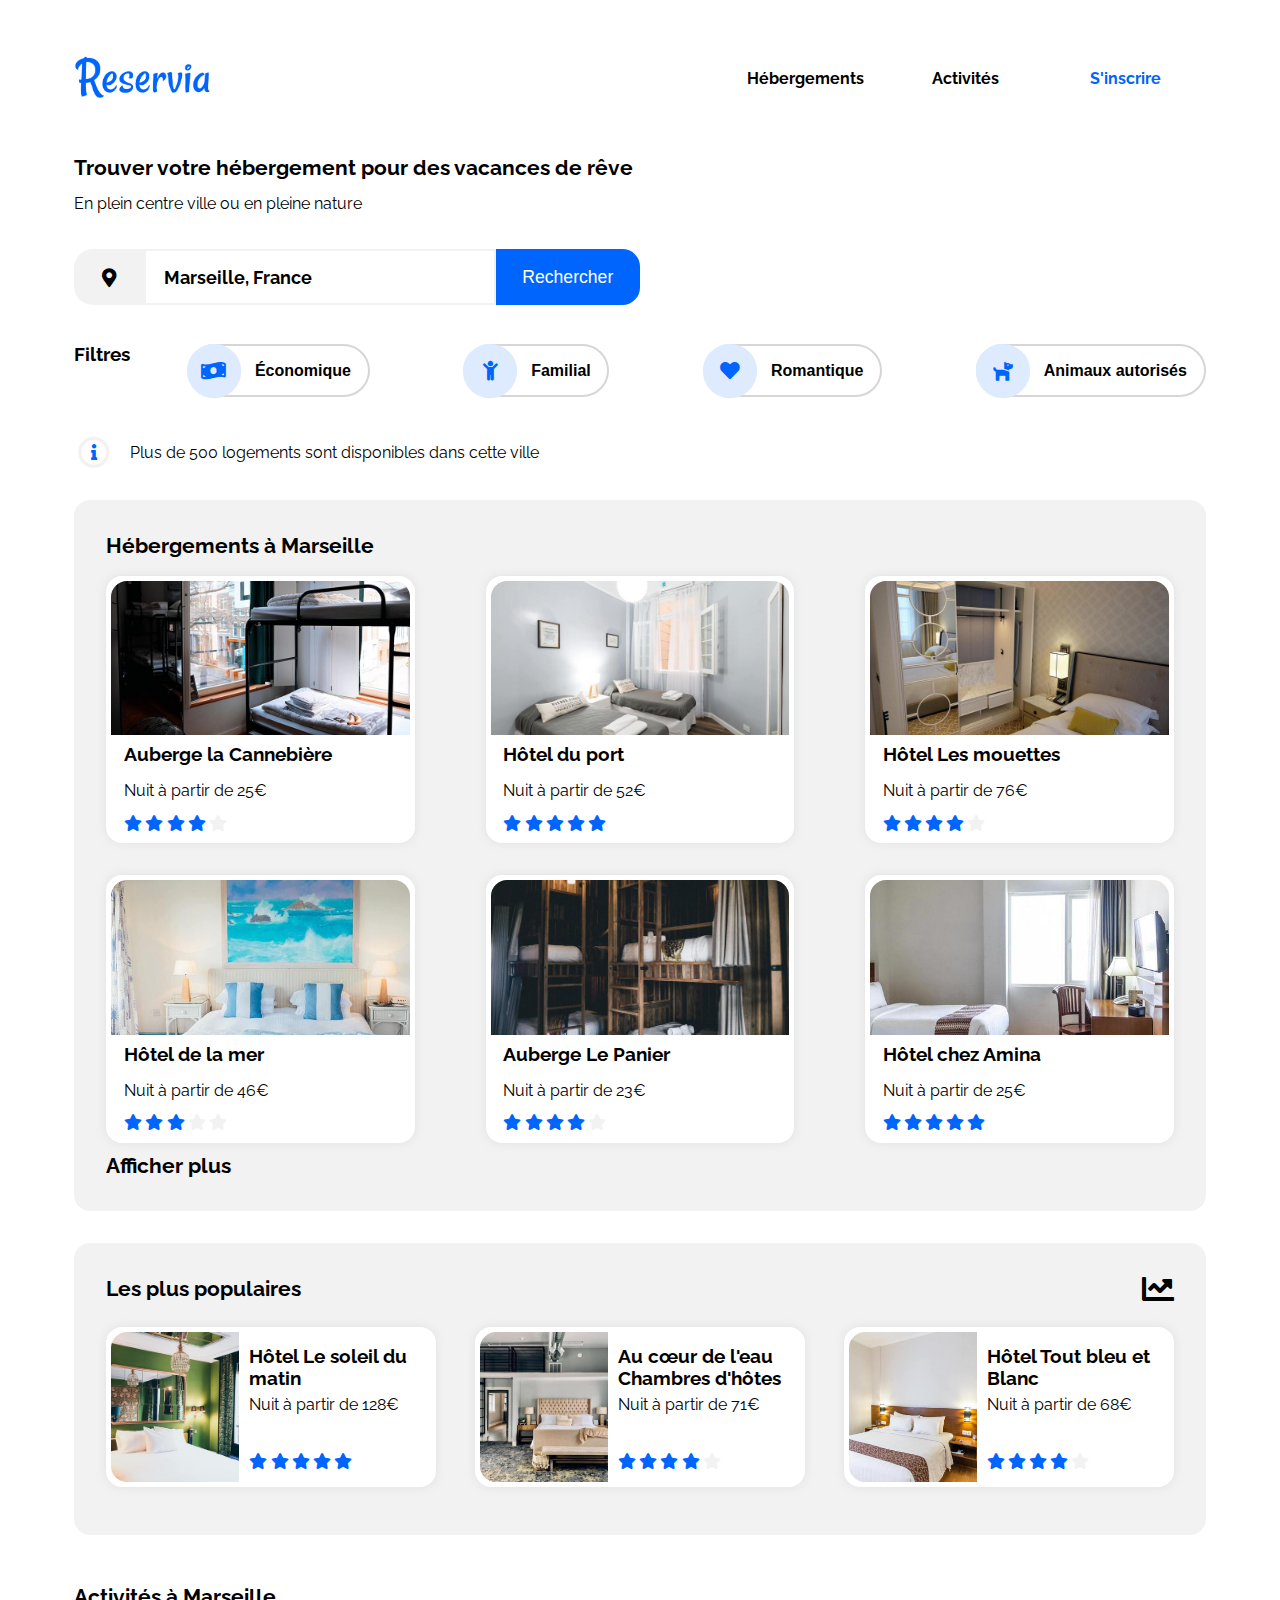
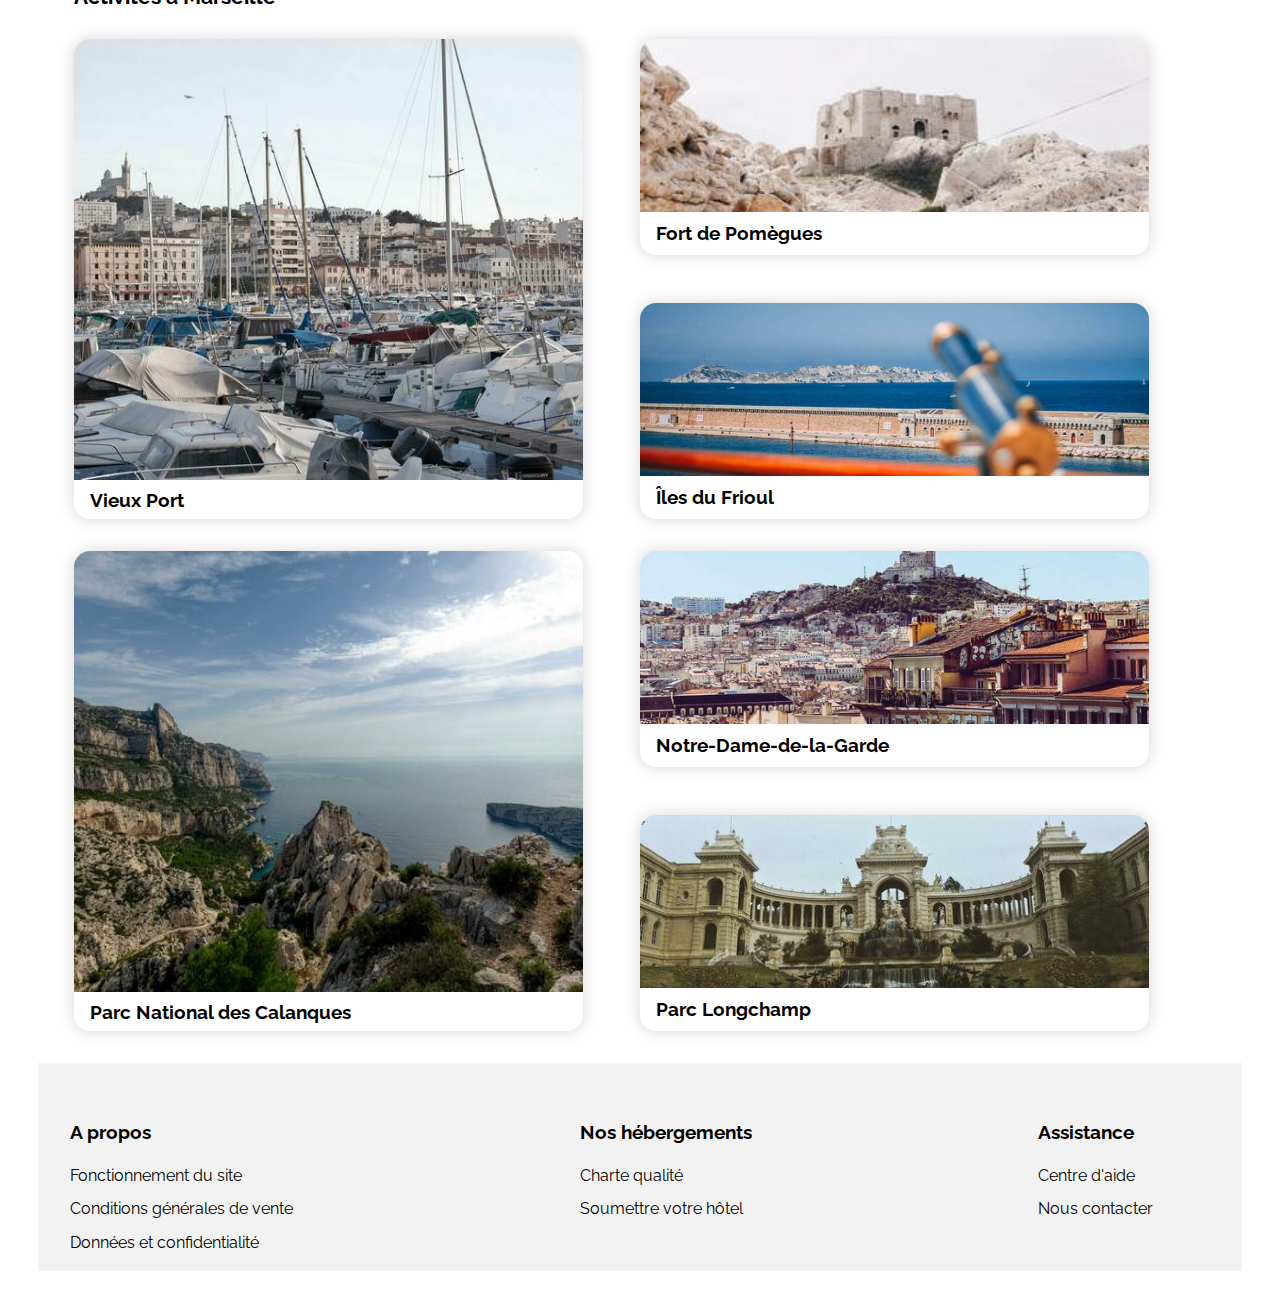
==== commit 5672a339: "remplacement des div des boutons en span car non valide au W3C validator" ====
--- a/reservia.html
+++ b/reservia.html
@@ -18,8 +18,10 @@
                     <a href="#" class="menuStyle menuSpe">S'inscrire</a>
                 </div>
             </nav>
-            <h1>Trouver votre hébergement pour des vacances de rêve</h1>
-            <p>En plein centre ville ou en pleine nature</p>
+            <div class="respHeaderTitle">
+                <h1>Trouver votre hébergement pour des vacances de rêve</h1>
+                <p>En plein centre ville ou en pleine nature</p>
+            </div>  
             <div class="searchBar">
                 <div class="mapIcon">
                     <i class="fas fa-map-marker-alt ico"></i>
@@ -38,28 +40,28 @@
                             <i class="fas fa-circle fa-stack-2x Lblue"></i>
                             <i class="fas fa-money-bill-wave fa-stack-1x icoSize blue"></i>
                         </span>
-                        <div class="txtFilt"><h3>Économique</h3></div>
+                        <span class="txtFilt"><h3>Économique</h3></span>
                     </button>
                     <button class="buttonFilt">
                         <span class="iconFilt fa-stack">
                             <i class="fas fa-circle fa-stack-2x Lblue"></i>
                             <i class="fas fa-child fa-stack-1x icoSize blue"></i>
                         </span>
-                        <div class="txtFilt"><h3>Familial</h3></div>
+                        <span class="txtFilt"><h3>Familial</h3></span>
                     </button>
                     <button class="buttonFilt">
                         <span class="iconFilt fa-stack">
                             <i class="fas fa-circle fa-stack-2x Lblue"></i>
                             <i class="fas fa-heart fa-stack-1x icoSize blue"></i>
                         </span>
-                        <div class="txtFilt"><h3>Romantique</h3></div>
+                        <span class="txtFilt"><h3>Romantique</h3></span>
                     </button>
                     <button class="buttonFilt">
                         <span class="iconFilt fa-stack">
                             <i class="fas fa-circle fa-stack-2x Lblue"></i>
                             <i class="fas fa-dog fa-stack-1x icoSize blue"></i>
                         </span>
-                        <div class="txtFilt"><h3>Animaux autorisés</h3></div>
+                        <span class="txtFilt"><h3>Animaux autorisés</h3></span>
                     </button>
                 </div>
             </div>
@@ -162,7 +164,7 @@
                         </div>
                     </a>
                 </div>
-                <h3><a href="#">Afficher plus</a></h3>
+                <a href="#"><h2>Afficher plus</h2></a>
             </div>
 
 
@@ -276,20 +278,28 @@
 
     <footer class="footer">
         <div class="footerContent">
-            <h3>A propos</h3>
-            <a href="#"><p>Fonctionnement du site</p></a>
-            <a href="#"><p>Conditions générales de vente</p></a>
-            <a href="#"><p>Données et confidentialité</p></a>
-        </div>
-        <div class="footerContent">
-            <h3>Nos hébergements</h3>
-            <a href="#"><p>Charte qualité</p></a>
-            <a href="#"><p>Soumettre votre hôtel</p></a>
-        </div>
-        <div class="footerContent">
-            <h3>Assistance</h3>
-            <a href="#"><p>Centre d'aide</p></a>
-            <a href="#"><p>Nous contacter</p></a>
+            <div class="footerP">
+                <h3>A propos</h3>
+                <div class="footerLinks">
+                    <a href="#"><p>Fonctionnement du site</p></a>
+                    <a href="#"><p>Conditions générales de vente</p></a>
+                    <a href="#"><p>Données et confidentialité</p></a>
+                </div>
+            </div>
+            <div class="footerP">
+                <h3>Nos hébergements</h3>
+                <div class="footerLinks">
+                    <a href="#"><p>Charte qualité</p></a>
+                    <a href="#"><p>Soumettre votre hôtel</p></a>
+                </div>
+            </div>
+            <div class="footerP">
+                <h3>Assistance</h3>
+                <div class="footerLinks">
+                    <a href="#"><p>Centre d'aide</p></a>
+                    <a href="#"><p>Nous contacter</p></a>
+                </div>
+            </div>
         </div>
     </footer>
 </body>
--- a/style.css
+++ b/style.css
@@ -30,11 +30,13 @@
 
 h1, h2{
     font-size: 1.3em;
+    font-weight: bold;
 }
 
 h3{
     font-size: 1.2em;
     margin: 0.3em 0 0.3em 0;
+    font-weight: bold;
 }
 
 .nav{
@@ -59,6 +61,7 @@
     justify-content: center;
     border-top: 0.2em solid;
     border-color: transparent;
+    font-weight: bold;
 }
 
 .menuStyle:hover{
@@ -103,6 +106,10 @@
     padding: 2px 0 2px 0;
     font: bold 1.1em 'Raleway', Impact, "Arial Black", sans-serif;
     text-indent: 1em;
+}
+
+::placeholder{
+    color: black;
 }
 
 .search:focus{
@@ -379,18 +386,37 @@
 }
 
 .footer{
+    display: flex;
+    align-items: center;
     background-color: #F2F2F2;
-    display: flex;
-    justify-content: space-around;
+    width: 100%;
     height: 13em;
-    padding-top: 1em;
-    padding-right: 15em;
     margin-top: 3em;
 }
 
 .footerContent{
     display: flex;
-    flex-direction: column;
+    flex-direction: row;
+    justify-content: space-between;
+    height: 50%;
+    width: 75%;
+    margin-left: 3em;
+}
+
+.footerP{
+    display: flex;
+    flex-direction: column;
+    justify-content: space-between;
+}
+
+.footerLinks{
+    display: flex;
+    flex-direction: column;
+    height: 60%;
+}
+
+.footerLinks > a{
+    margin-top: 0.3em;
 }
 
 @media screen and (max-width: 768px){
@@ -402,10 +428,6 @@
         margin: unset;
     }
 
-    header{
-        margin: 0 4% 0 4%;
-    }
-
     section{
         margin-top: 1em;
     }
@@ -414,9 +436,13 @@
         font-size: 0.8em;
         margin: 0.2em 0 0.2em 0;
     }
-    
+
+    h1, h2 {
+        font-size: 1.2em;
+    }
+
     h3{
-        font-size: 1.1em;
+        font-size: 1em;
         margin: 0.2em 0 0.2em 0;
     }
 
@@ -426,6 +452,10 @@
         margin-top: 1.5em;
     }
 
+    .logo{
+        margin-left: 4%;
+    }
+
     .menu{
         height: 3em;
         width: 100%;
@@ -456,21 +486,33 @@
         height: auto;
         top: 2.1em;
         width: auto;
-        right: 4%;
+        right: 5%;
+    }
+
+    .respHeaderTitle{
+        margin: 0 4% 0 4%;
     }
 
     .searchBar{
-        width: 100%;
+        width: auto;
         height: 3em;
-        margin: 1.5em 0 1.5em 0;
+        margin: 1.5em 4% 1.5em 4%;
     }
 
     .mapIcon{
-        width: 25%;
+        width: 4.5em;
+    }
+
+    .search{
+        font: bold 0.8em 'Raleway', Impact, "Arial Black", sans-serif;
+        text-indent: 0.8em;
     }
 
     .searchButton{
-        width: 25%;
+        width: 4.5em;
+        border-radius: 0.9em 0.9em 0.9em 0.9em;
+        position: relative;
+        right: 0.6em;
     }
 
     .showOnDesktop{
@@ -482,9 +524,10 @@
     }
 
     .filtersBar{
-        width: 100%;
+        width: auto;
         flex-direction: column;
         align-items: unset;
+        margin: 0 4% 0 4%;
     }
 
     .filters{
@@ -505,7 +548,7 @@
     }
 
     .results{
-        margin-top: 1.5em;
+        margin: 1.5em 4% 0 4%;
     }
 
     .totalResults{
@@ -513,6 +556,10 @@
         width: 100%;
     }
 
+    .logoTitlePop .fa-2x{
+        font-size: 1.3em;
+    }
+
     .popResults{
         width: auto;
         flex-grow: 1;
@@ -523,6 +570,11 @@
     .cardPop{
         height: 8em;
         margin-bottom: 0.9em;
+        padding: 4px;
+    }
+
+    .cardContentPop{
+        padding: 0.5em 0 0.5em 10px;
     }
 
     .filtered{
@@ -542,6 +594,11 @@
         width: 100%;
         height: 12em;
         margin-bottom: 0.9em;
+        padding: 4px;
+    }
+
+    .cardContent {
+        padding: 0.3em 0 0 0.6em;
     }
 
     .activityTown{
@@ -582,20 +639,51 @@
     }
 
     .footer{
-        flex-direction: column;
+        align-items: center;
         padding: 2em 1.5em 0 1.5em;
         margin-top: 2em;
-        height: auto;
+        height: 23em;
+        width: auto;
     }
 
     .footerContent{
         margin-bottom: 2em;
+        margin-left: unset;
+        flex-direction: column;
+        height: 93%;
+        width: auto;
+    }
+
+    .footerP{
+        height: auto;
+    }
+
+    .footerLinks > a{
+        margin-top: 0.3em;
     }
 }
 
 @media screen and (min-width: 768px) and (max-width: 1440px){
+
+    main{
+        margin: 0 3% 0 3%;
+    }
+
+    .searchBar{
+        width: 50%;
+    }
+
     .filters{
-        width: 90%;
+        flex-wrap: wrap;
+    }
+
+    .filtersBar{
+        align-items: unset;
+        width: auto;
+    }
+
+    .buttonFilt{
+        margin: 0.5em 0 0.5em 0;
     }
 
     .totalResults{
@@ -604,26 +692,67 @@
     }
 
     .filtered{
-        width: 95%;
+        width: auto;
+    }
+
+    .filteredCard{
+        padding: unset;
+    }
+
+    .card{
+        height: 46%;
+        margin-bottom: 2em;
+    }
+
+    .cardContent{
+        height: 100%;
+        justify-content: space-around;
     }
 
     .popResults{
+        flex-direction: column;
+        width: auto;
+        margin-top: 2em;
+        padding: 1em 2em 2em 2em;
+    }
+
+    .logoTitlePop{
         flex-direction: row;
-        width: 95%;
-        margin-top: 2em;
-    }
-
-    .logoTitlePop{
-        flex-direction: column;
-        width: auto;
+        width: auto;
+        margin-bottom: 0.5em;
     }
 
     .filteredPop{
         flex-direction: row;
+        flex-wrap: wrap;
+        justify-content: space-between;
     }
 
     .cardPop{
-        margin-left: 1em;
+        margin-bottom: 1em;
+        width: 20em;
+    }
+
+    .cardContentPop {
+        padding:0.5em 0 0.5em 10px;
+    }
+
+    .totalActiCard{
+        flex-direction: column;
+    }
+
+    .activityCard{
+        width: auto;
+        height: 30em;
+        margin-bottom: 2em;
+    }
+
+    .footer{
+        margin-top: unset;
     }
     
-}
+    .footerContent{
+        width: 90%;
+        margin-left: 2em;
+    }
+}
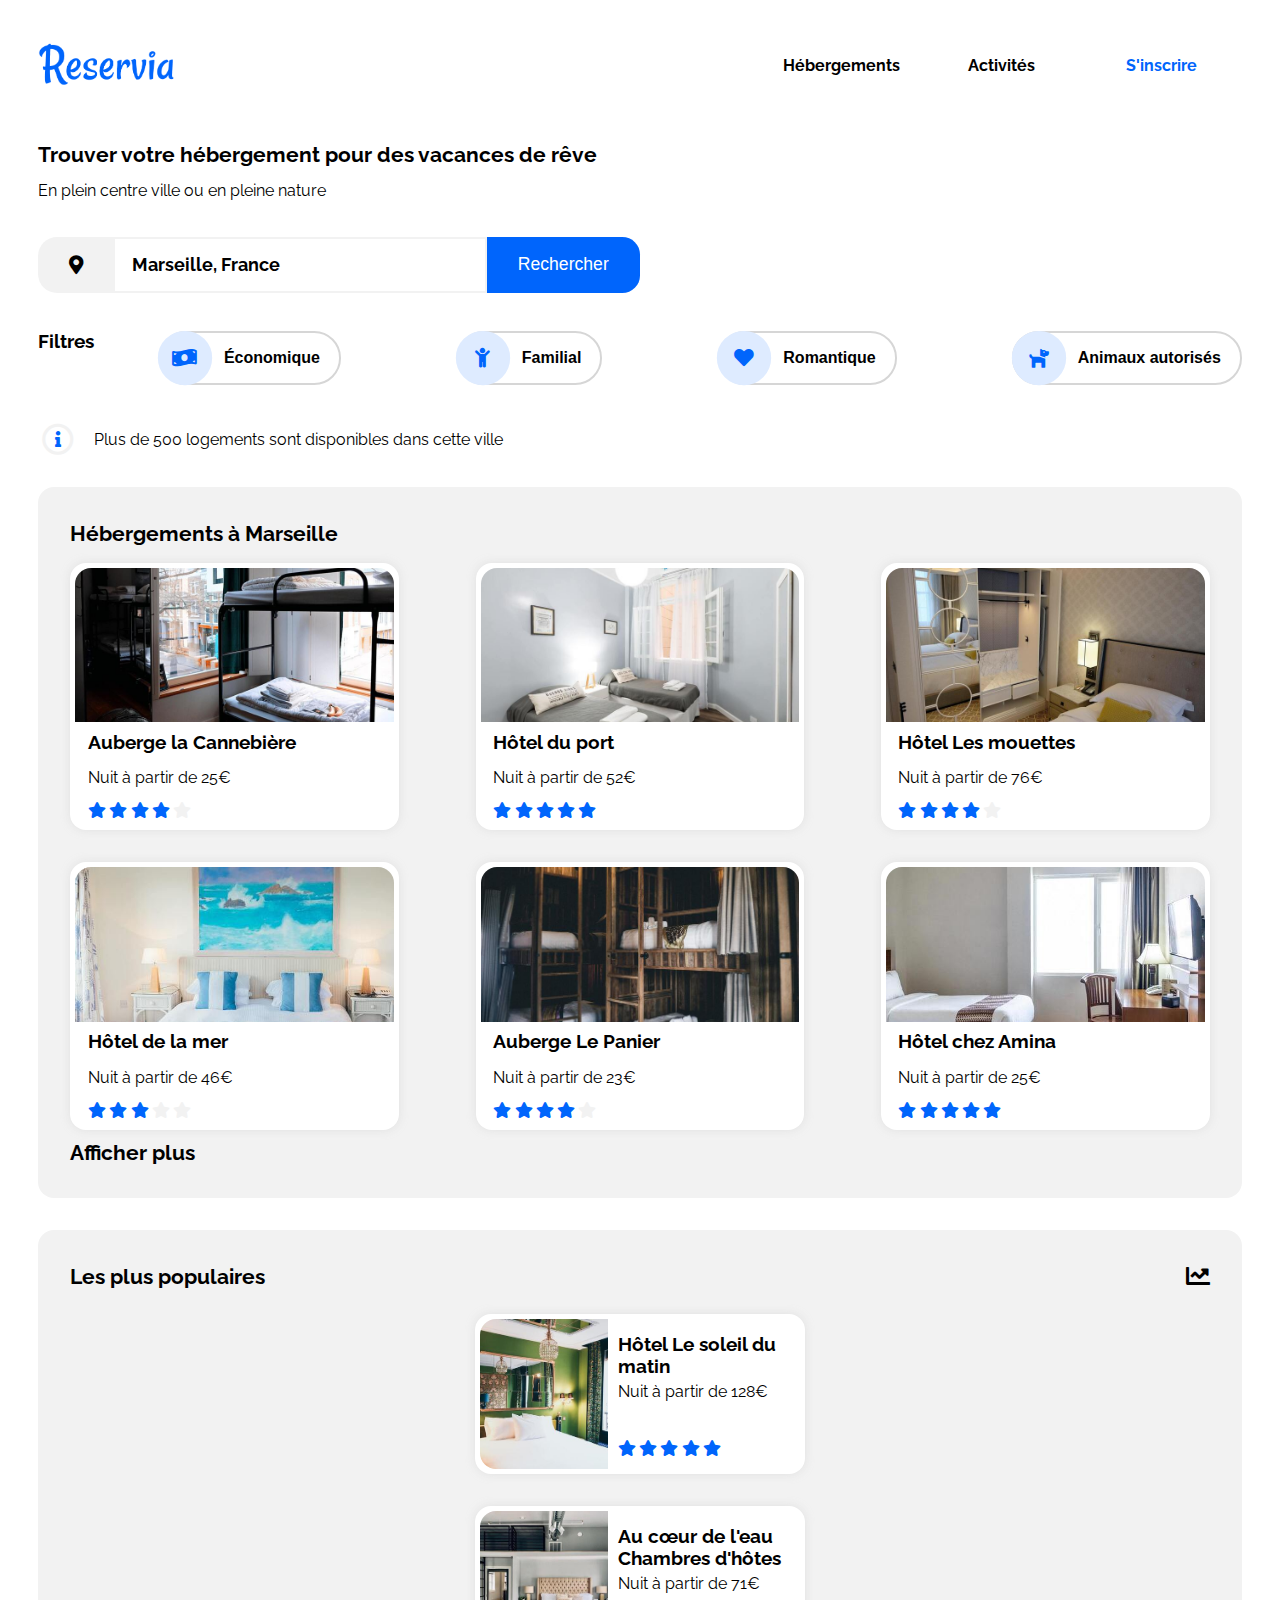
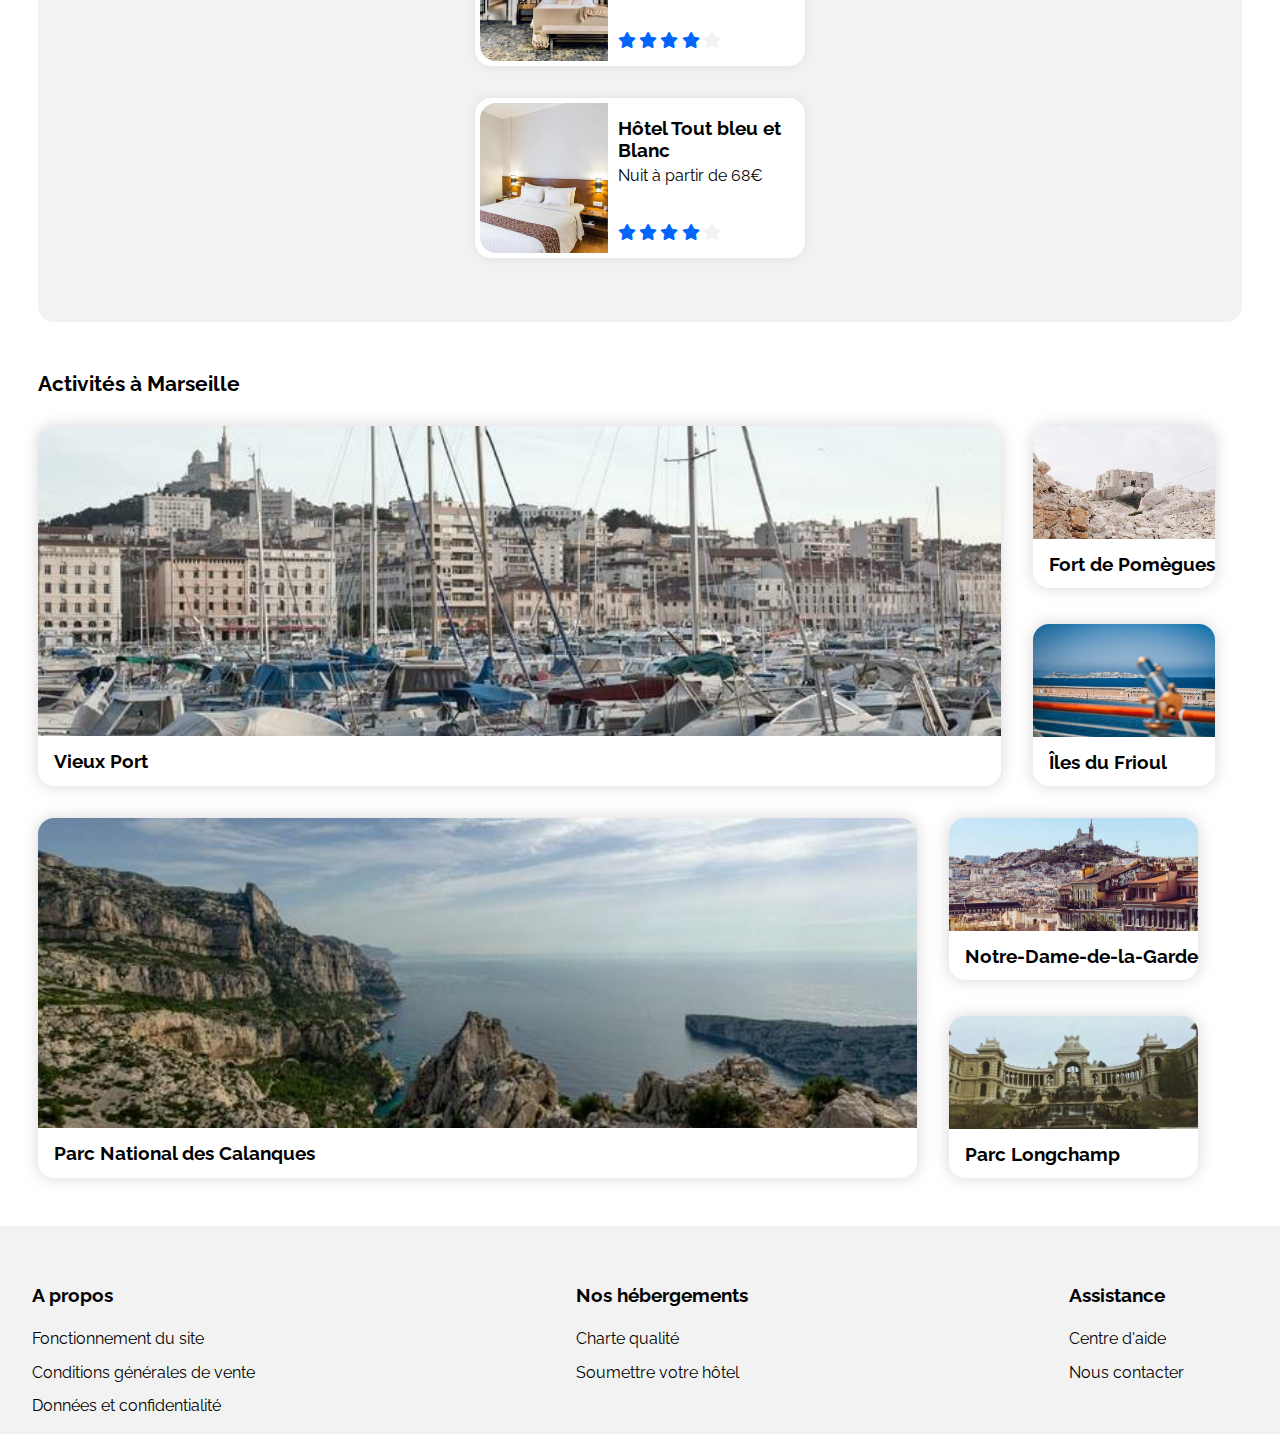
==== commit f1303254: "margin du body 0, centrage de 'les plus populaires' entre 700 et 1400px, remplicage des alt des imag" ====
--- a/reservia.html
+++ b/reservia.html
@@ -11,7 +11,7 @@
     <main>
         <header>
             <nav class="nav">
-                <a href="#" class="logo"></a>
+                <a href="reservia.html" title="Accueil Reservia" class="logo"></a>
                 <div class="menu">
                     <a href="#Hébergements" class="menuStyle respStyle">Hébergements</a>
                     <a href="#Activités" class="menuStyle respStyle">Activités</a>
@@ -40,28 +40,28 @@
                             <i class="fas fa-circle fa-stack-2x Lblue"></i>
                             <i class="fas fa-money-bill-wave fa-stack-1x icoSize blue"></i>
                         </span>
-                        <span class="txtFilt"><h3>Économique</h3></span>
+                        <span class="txtFilt">Économique</span>
                     </button>
                     <button class="buttonFilt">
                         <span class="iconFilt fa-stack">
                             <i class="fas fa-circle fa-stack-2x Lblue"></i>
                             <i class="fas fa-child fa-stack-1x icoSize blue"></i>
                         </span>
-                        <span class="txtFilt"><h3>Familial</h3></span>
+                        <span class="txtFilt">Familial</span>
                     </button>
                     <button class="buttonFilt">
                         <span class="iconFilt fa-stack">
                             <i class="fas fa-circle fa-stack-2x Lblue"></i>
                             <i class="fas fa-heart fa-stack-1x icoSize blue"></i>
                         </span>
-                        <span class="txtFilt"><h3>Romantique</h3></span>
+                        <span class="txtFilt">Romantique</span>
                     </button>
                     <button class="buttonFilt">
                         <span class="iconFilt fa-stack">
                             <i class="fas fa-circle fa-stack-2x Lblue"></i>
                             <i class="fas fa-dog fa-stack-1x icoSize blue"></i>
                         </span>
-                        <span class="txtFilt"><h3>Animaux autorisés</h3></span>
+                        <span class="txtFilt">Animaux autorisés</span>
                     </button>
                 </div>
             </div>
@@ -80,7 +80,7 @@
                 <h2>Hébergements à Marseille</h2>
                 <div class="filteredCard">
                     <a href="#" class="card">
-                        <img src="images/hebergements/4_small/marcus-loke-WQJvWU_HZFo-unsplash.jpg" alt="">
+                        <img src="images/hebergements/4_small/marcus-loke-WQJvWU_HZFo-unsplash.jpg" alt="photo chambre Auberge la Cannebière à Marseille">
                         <div class="cardContent">
                             <h3>Auberge la Cannebière</h3>
                             <p>Nuit à partir de 25€</p>
@@ -94,7 +94,7 @@
                         </div>
                     </a>
                     <a href="#" class="card">
-                        <img src="images/hebergements/4_small/fred-kleber-gTbaxaVLvsg-unsplash.jpg" alt="">
+                        <img src="images/hebergements/4_small/fred-kleber-gTbaxaVLvsg-unsplash.jpg" alt="photo chambre Hôtel du port à Marseille">
                         <div class="cardContent">
                             <h3>Hôtel du port</h3>
                             <p>Nuit à partir de 52€</p>
@@ -108,7 +108,7 @@
                         </div>
                     </a>
                     <a href="#" class="card">
-                        <img src="images/hebergements/4_small/reisetopia-B8WIgxA_PFU-unsplash.jpg" alt="">
+                        <img src="images/hebergements/4_small/reisetopia-B8WIgxA_PFU-unsplash.jpg" alt="photo chambre Hôtel Les mouettes à Marseille">
                         <div class="cardContent">
                             <h3>Hôtel Les mouettes</h3>
                             <p>Nuit à partir de 76€</p>
@@ -122,7 +122,7 @@
                         </div>
                     </a>
                     <a href="#" class="card">
-                        <img src="images/hebergements/4_small/annie-spratt-Eg1qcIitAuA-unsplash.jpg" alt="">
+                        <img src="images/hebergements/4_small/annie-spratt-Eg1qcIitAuA-unsplash.jpg" alt="photo chambre Hôtel de la mer à Marseille">
                         <div class="cardContent">
                             <h3>Hôtel de la mer</h3>
                             <p>Nuit à partir de 46€</p>
@@ -136,7 +136,7 @@
                         </div>
                     </a>
                     <a href="#" class="card">
-                        <img src="images/hebergements/4_small/nicate-lee-kT-ZyaiwBe0-unsplash.jpg" alt="">
+                        <img src="images/hebergements/4_small/nicate-lee-kT-ZyaiwBe0-unsplash.jpg" alt="photo chambre Auberge Le Panier à Marseille">
                         <div class="cardContent">
                             <h3>Auberge Le Panier</h3>
                             <p>Nuit à partir de 23€</p>
@@ -150,7 +150,7 @@
                         </div>
                     </a>
                     <a href="#" class="card">
-                        <img src="images/hebergements/4_small/febrian-zakaria-M6S1WvfW68A-unsplash.jpg" alt="">
+                        <img src="images/hebergements/4_small/febrian-zakaria-M6S1WvfW68A-unsplash.jpg" alt="photo chambre Hôtel chez Amina à Marseille">
                         <div class="cardContent">
                             <h3>Hôtel chez Amina</h3>
                             <p>Nuit à partir de 25€</p>
@@ -175,7 +175,7 @@
                 </div>
                 <div class="filteredPop">
                     <a href="#" class="cardPop">
-                        <img src="images/hebergements/4_small/emile-guillemot-Bj_rcSC5XfE-unsplash.jpg" alt="">
+                        <img src="images/hebergements/4_small/emile-guillemot-Bj_rcSC5XfE-unsplash.jpg" alt="photo chambre Hôtel Le soleil du matin à Marseille">
                         <div class="cardContentPop">
                             <div>
                                 <h3>Hôtel Le soleil du matin</h3>
@@ -191,7 +191,7 @@
                         </div>
                     </a>
                     <a href="#" class="cardPop">
-                        <img src="images/hebergements/4_small/aw-creative-VGs8z60yT2c-unsplash.jpg" alt="">
+                        <img src="images/hebergements/4_small/aw-creative-VGs8z60yT2c-unsplash.jpg" alt="photo chambre Au cœur de l'eau Chambres d'hôtes à Marseille">
                         <div class="cardContentPop">
                             <div>
                                 <h3>Au cœur de l'eau Chambres d'hôtes</h3>
@@ -207,7 +207,7 @@
                         </div>
                     </a>
                     <a href="#" class="cardPop">
-                        <img src="images/hebergements/4_small/febrian-zakaria-sjvU0THccQA-unsplash.jpg" alt="">
+                        <img src="images/hebergements/4_small/febrian-zakaria-sjvU0THccQA-unsplash.jpg" alt="photo chambre Hôtel Tout bleu et Blanc à Marseille">
                         <div class="cardContentPop">
                             <div>
                                 <h3>Hôtel Tout bleu et Blanc</h3>
@@ -230,46 +230,49 @@
             <div class="activityTown">
                 <h2>Activités à Marseille</h2>
                 <div class="totalActiCard">
-                    <div class="activityCard">
+                    <div class="respMedium">
                         <a href="#" class="bigCard">
-                            <img src="images/activites/4_small/reno-laithienne-QUgJhdY5Fyk-unsplash.jpg" alt="">
+                            <img src="images/activites/4_small/reno-laithienne-QUgJhdY5Fyk-unsplash.jpg" alt="photo des bateaux du Vieux Port à Marseille">
                             <div class="titleActCard">
                                 <h3>Vieux Port</h3>
                             </div>
                         </a>
-                        <a href="#" class="litCard">
-                            <img src="images/activites/4_small/paul-hermann-QFTrLdQIRhI-unsplash.jpg" alt="">
-                            <div class="titleActCard">
-                                <h3>Fort de Pomègues</h3>
-                            </div>
-                        </a>
-                        <a href="#" class="litCard">
-                            <img src="images/activites/4_small/kevin-hikari-rV_Qd1l-VXg-unsplash.jpg" alt="">
-                            <div class="titleActCard">
-                                <h3>Îles du Frioul</h3>
-                            </div>
-                        </a>
+                        <div class="activityLitCard">
+                            <a href="#" class="litCard">
+                                <img src="images/activites/4_small/paul-hermann-QFTrLdQIRhI-unsplash.jpg" alt="photo du Fort de Pomègues à Marseille">
+                                <div class="titleActCard">
+                                    <h3>Fort de Pomègues</h3>
+                                </div>
+                            </a>
+                            <a href="#" class="litCard">
+                                <img src="images/activites/4_small/kevin-hikari-rV_Qd1l-VXg-unsplash.jpg" alt="photo des Iles du Frioul à Marseille">
+                                <div class="titleActCard">
+                                    <h3>Îles du Frioul</h3>
+                                </div>
+                            </a>
+                        </div>
                     </div>
-
-                    <div class="activityCard">
-                        <a href="#" class="bigCard">
-                            <img src="images/activites/4_small/kilyan-sockalingum-NR8-cBCN3aI-unsplash.jpg" alt="">
+                    <div class="respMedium mod">
+                        <a href="#" class="bigCard2">
+                            <img src="images/activites/4_small/kilyan-sockalingum-NR8-cBCN3aI-unsplash.jpg" alt="photo des pics du Parc National des Calanques">
                             <div class="titleActCard">
                                 <h3>Parc National des Calanques</h3>
                             </div>
                         </a>
-                        <a href="#" class="litCard">
-                            <img src="images/activites/4_small/florian-wehde-xW9e8gdotxI-unsplash.jpg" alt="">
-                            <div class="titleActCard">
-                                <h3>Notre-Dame-de-la-Garde</h3>
-                            </div>
-                        </a>
-                        <a href="#" class="litCard">
-                            <img src="images/activites/4_small/lena-paulin-wH2-EJoDcV0-unsplash.jpg" alt="">
-                            <div class="titleActCard">
-                                <h3>Parc Longchamp</h3>
-                            </div>
-                        </a>
+                        <div class="activityLitCard">
+                            <a href="#" class="litCard">
+                                <img src="images/activites/4_small/florian-wehde-xW9e8gdotxI-unsplash.jpg" alt="photo de Notre-Dame-de-la-Garde">
+                                <div class="titleActCard">
+                                    <h3>Notre-Dame-de-la-Garde</h3>
+                                </div>
+                            </a>
+                            <a href="#" class="litCard">
+                                <img src="images/activites/4_small/lena-paulin-wH2-EJoDcV0-unsplash.jpg" alt="photo du Parc Longchamp">
+                                <div class="titleActCard">
+                                    <h3>Parc Longchamp</h3>
+                                </div>
+                            </a>
+                        </div>
                     </div>
                 </div>
             </div>
--- a/style.css
+++ b/style.css
@@ -5,11 +5,11 @@
 
 body{
     font-family: 'Raleway', Impact, "Arial Black", sans-serif;
-    margin: 1% 3% 2% 3%;
+    margin: 0;
 }
 
 main{
-    margin-left: 2em;
+    margin: 0 3% 0 3%;
 }
 
 a{
@@ -136,7 +136,7 @@
     flex-direction: row;
     align-items: center;
     justify-content: space-between;
-    width: 70%;
+    width: 65%;
 }
 
 .filters{
@@ -162,6 +162,8 @@
 .buttonFilt:hover{
     background-color: #0065FC;
     transition: background-color 0.5s linear;
+    color: white;
+    transition: color 0.5s;
 }
 
 .iconFilt{
@@ -184,6 +186,9 @@
 .txtFilt{
     position: relative;
     right: 0.8em;
+    font-size: 1.2em;
+    margin: 0.3em 0 0.3em 0;
+    font-weight: bold;
 }
 
 .results{
@@ -265,6 +270,10 @@
     width: 100%;
 }
 
+.logoTitlePop .fa-2x{
+    font-size: 1.5em;
+}
+
 .filteredPop{
     display: flex;
     flex-direction: column;
@@ -297,7 +306,7 @@
     justify-content: space-between;
     width: 58%;
     height: 100%;
-    padding-left: 10px;
+    padding: 0.4em 0 0.4em 10px;
 }
 
 .popStar{
@@ -333,20 +342,31 @@
     display: flex;
     flex-direction: row;
     margin-top: 0.8em;
-}
-
-.activityCard{
-    display: flex;
-    flex-direction: column;
-    flex-wrap: wrap;
-    justify-content: space-between;
-    height: 35em;
-    width: 50%;
+    height: 30em;
+}
+
+.respMedium{
+    display: flex;
+    flex-direction: row;
+    width: 100%;
+}
+
+.activityLitCard{
+    display: flex;
+    flex-direction: column;
+    justify-content: space-between;
+    height: auto;
+    width: auto;
+    margin-left: 3em;
+}
+
+.mod{
+    width: 106%;
 }
 
 .bigCard{
     height: 100%;
-    width: 45%;
+    width: auto;
     border-radius: 1em 1em 1em 1em;
     box-shadow: 0px 0px 15px 0px rgba(204, 198, 198, 0.75);
     display: flex;
@@ -354,9 +374,20 @@
     justify-content: space-between;
 }
 
+.bigCard2{
+    height: 100%;
+    width: auto;
+    border-radius: 1em 1em 1em 1em;
+    box-shadow: 0px 0px 15px 0px rgba(204, 198, 198, 0.75);
+    display: flex;
+    flex-direction: column;
+    justify-content: space-between;
+    margin-left: 3em;
+}
+
 .litCard{
     height: 45%;
-    width: 45%;
+    width: auto;
     border-radius: 1em 1em 1em 1em;
     box-shadow: 0px 0px 15px 0px rgba(204, 198, 198, 0.75);
     display: flex;
@@ -365,19 +396,26 @@
 }
 
 .bigCard > img{
-    height: 92%;
+    height: 86%;
     width: 100%;
     object-fit: cover;
     border-radius: 1em 1em 0 0;
 }
 
-.litCard > img{
-    height: 80%;
+.bigCard2 > img{
+    height: 86%;
     width: 100%;
     object-fit: cover;
     border-radius: 1em 1em 0 0;
 }
 
+.litCard > img{
+    height: 70%;
+    width: 100%;
+    object-fit: cover;
+    border-radius: 1em 1em 0 0;
+}
+
 .titleActCard{
     display: flex;
     margin-left: 1em;
@@ -391,7 +429,7 @@
     background-color: #F2F2F2;
     width: 100%;
     height: 13em;
-    margin-top: 3em;
+    margin: 3em 0 1em 0;
 }
 
 .footerContent{
@@ -419,7 +457,7 @@
     margin-top: 0.3em;
 }
 
-@media screen and (max-width: 768px){
+@media screen and (max-width: 767px){
     body{
         margin: unset;
     }
@@ -591,7 +629,7 @@
     }
 
     .card{
-        width: 100%;
+        width: auto;
         height: 12em;
         margin-bottom: 0.9em;
         padding: 4px;
@@ -604,32 +642,53 @@
     .activityTown{
         flex-direction: column;
         width: auto;
-        flex-grow: 1;
         padding: 1em 1.5em 0 1.5em;
     }
 
     .totalActiCard{
         flex-direction: column;
         margin-top: 0.9em;
-    }
-
-    .activityCard{
+        height: auto;
+    }
+
+    .respMedium{
+        display: unset;
+        flex-direction: unset;
+    }
+
+    .mod{
+        width: unset;
+    }
+
+    .activityLitCard{
         height: auto;
         width: 100%;
+        margin: unset;
     }
 
     .bigCard{
-        width: 100%;
+        width: auto;
         height: 9em;
         margin-bottom: 1em;
     }
 
+    .bigCard2{
+        width: auto;
+        height: 9em;
+        margin: unset;
+        margin-bottom: 1em;
+    }
+
     .bigCard > img{
         height: 70%;
     }
 
+    .bigCard2 > img{
+        height: 70%;
+    }
+
     .litCard {
-        width: 100%;
+        width: auto;
         height: 9em;
         margin-bottom: 1em;
     }
@@ -723,13 +782,12 @@
     }
 
     .filteredPop{
-        flex-direction: row;
         flex-wrap: wrap;
         justify-content: space-between;
     }
 
     .cardPop{
-        margin-bottom: 1em;
+        margin-bottom: 2em;
         width: 20em;
     }
 
@@ -737,14 +795,35 @@
         padding:0.5em 0 0.5em 10px;
     }
 
+    .activityTown{
+        height: auto;
+    }
+
     .totalActiCard{
         flex-direction: column;
-    }
-
-    .activityCard{
-        width: auto;
-        height: 30em;
+        height: 50em;
+    }
+
+    .respMedium{
+        display: flex;
+        flex-direction: row;
+        height: 45%;
+        width: auto;
         margin-bottom: 2em;
+    }
+
+    .bigCard{
+        width: 80%;
+    }
+
+    .bigCard2{
+        width: 73%;
+        margin: unset;
+    }
+
+    .activityLitCard{
+        width: auto;
+        margin-left: 2em;
     }
 
     .footer{
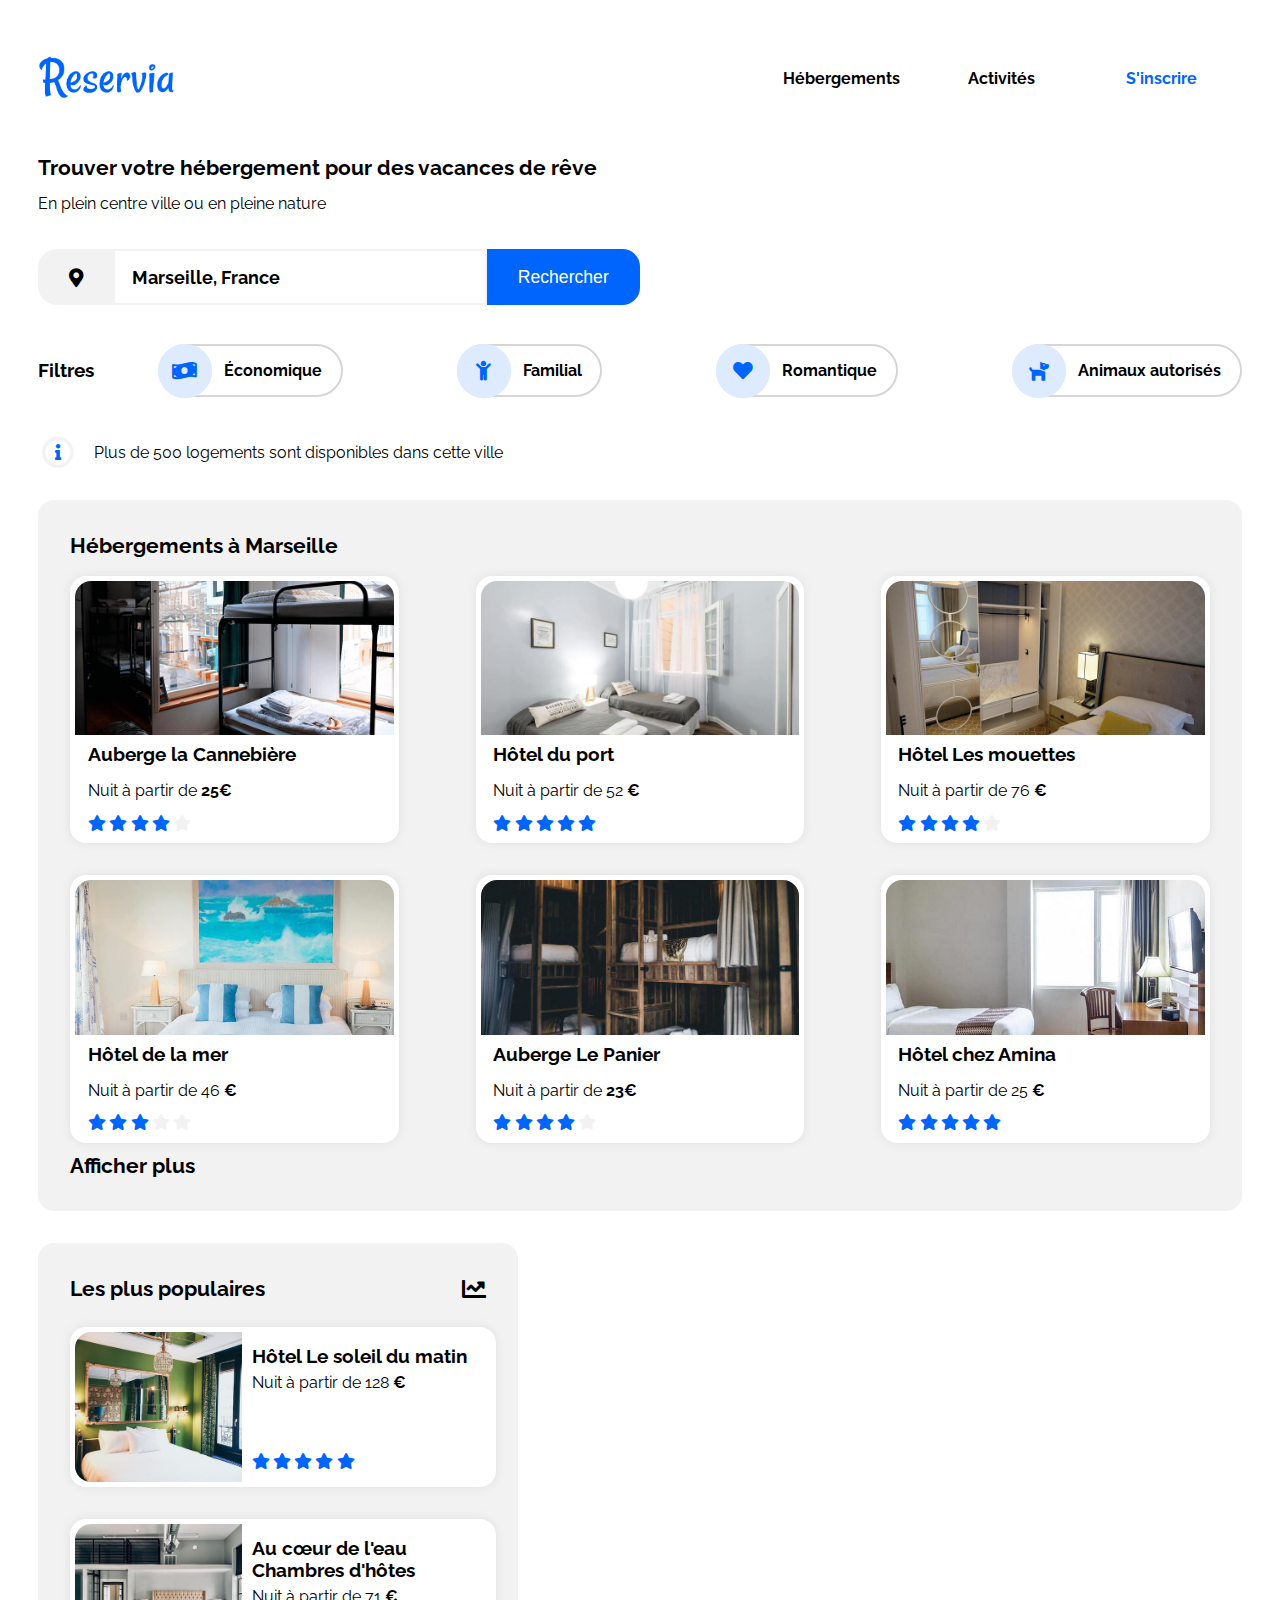
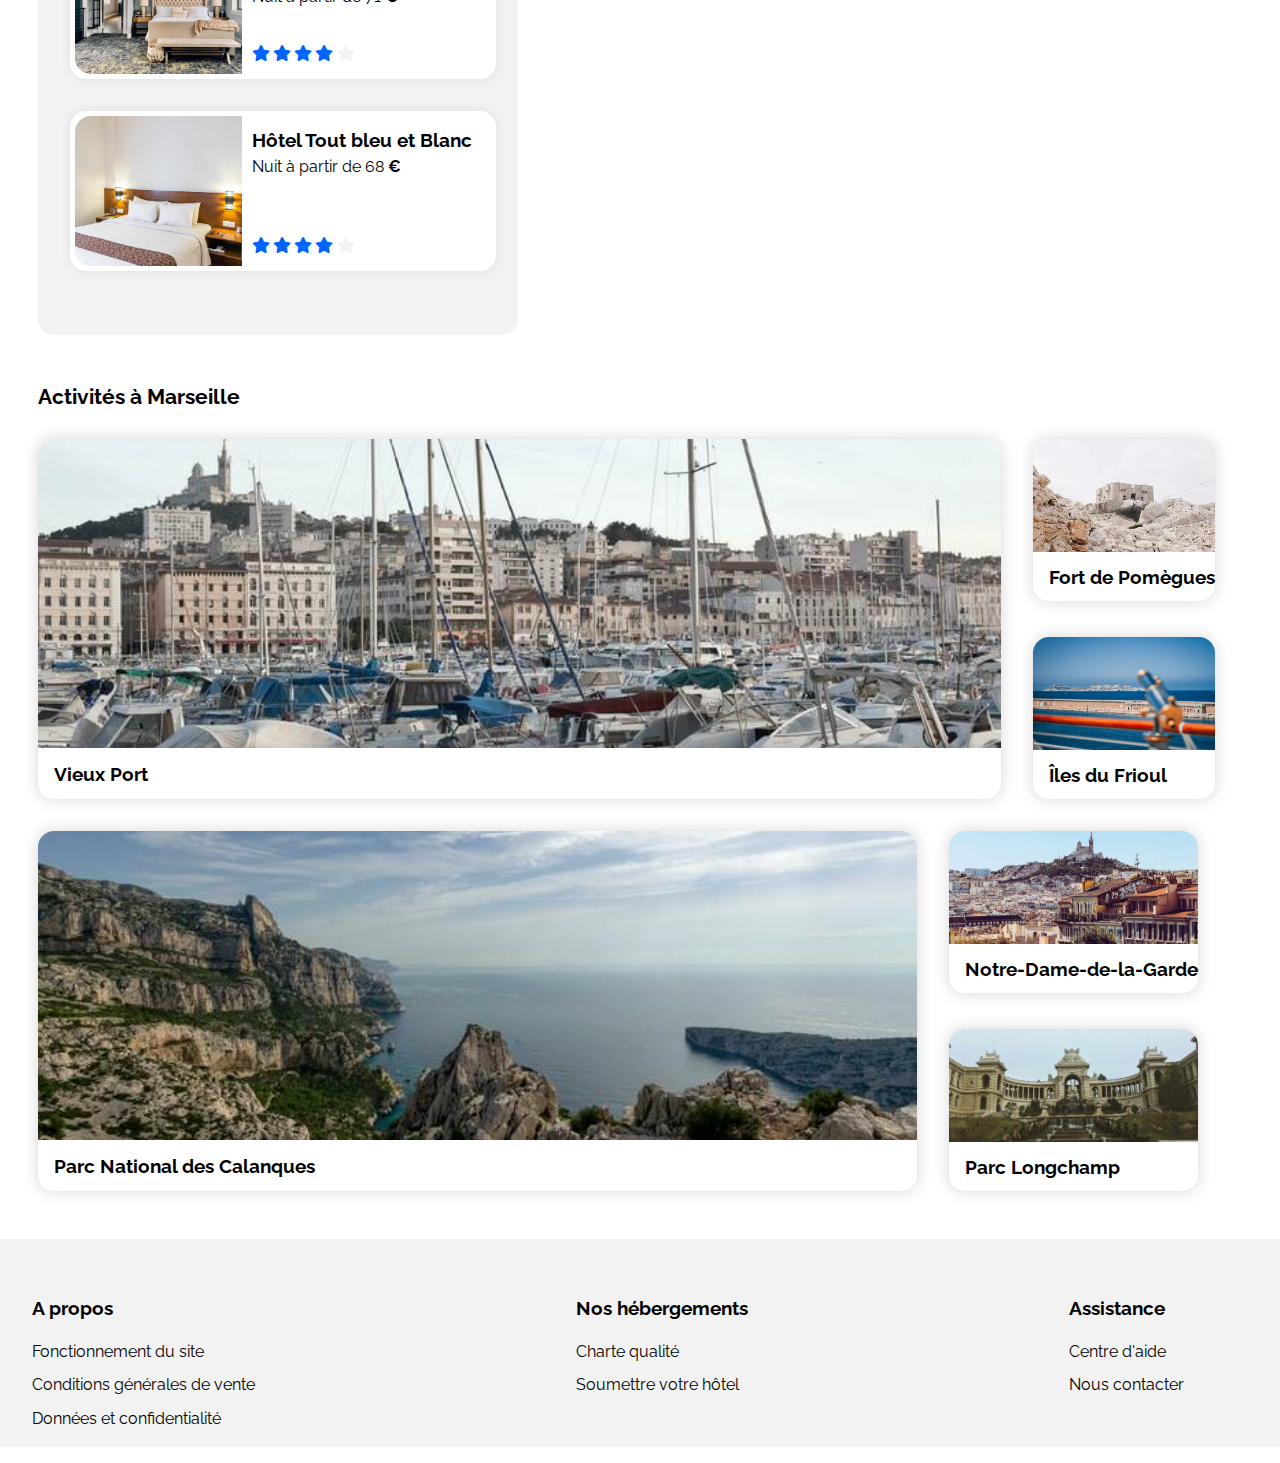
==== commit 233387b8: "modif Filtres en 768px et 1440px" ====
--- a/reservia.html
+++ b/reservia.html
@@ -8,73 +8,72 @@
     <title>Reservia</title>
 </head>
 <body>
+    <header>
+        <nav class="nav">
+            <a href="reservia.html" title="Accueil Reservia" class="logo"></a>
+            <div class="menu">
+                <a href="#Hébergements" class="menuStyle respStyle">Hébergements</a>
+                <a href="#Activités" class="menuStyle respStyle">Activités</a>
+                <a href="#" class="menuStyle menuSpe">S'inscrire</a>
+            </div>
+        </nav>
+        <div class="respHeaderTitle">
+            <h1>Trouver votre hébergement pour des vacances de rêve</h1>
+            <p>En plein centre ville ou en pleine nature</p>
+        </div>  
+        <div class="searchBar">
+            <div class="mapIcon">
+                <i class="fas fa-map-marker-alt ico"></i>
+            </div>
+            <input class="search" type="search" id="town-search" name="q" aria-label="rechercher un ville" placeholder="Marseille, France">
+            <button class="searchButton">
+                <span class="showOnMobile"><i class="fas fa-search"></i></span>
+                <span class="showOnDesktop">Rechercher</span>
+            </button>
+        </div>
+        <div class="filtersBar">
+            <h3 class="filtMod">Filtres</h3>
+            <div class="filters">
+                <button class="buttonFilt">
+                    <span class="iconFilt fa-stack">
+                        <i class="fas fa-circle fa-stack-2x Lblue"></i>
+                        <i class="fas fa-money-bill-wave fa-stack-1x icoSize blue"></i>
+                    </span>
+                    <span class="txtFilt">Économique</span>
+                </button>
+                <button class="buttonFilt">
+                    <span class="iconFilt fa-stack">
+                        <i class="fas fa-circle fa-stack-2x Lblue"></i>
+                        <i class="fas fa-child fa-stack-1x icoSize blue"></i>
+                    </span>
+                    <span class="txtFilt">Familial</span>
+                </button>
+                <button class="buttonFilt">
+                    <span class="iconFilt fa-stack">
+                        <i class="fas fa-circle fa-stack-2x Lblue"></i>
+                        <i class="fas fa-heart fa-stack-1x icoSize blue"></i>
+                    </span>
+                    <span class="txtFilt">Romantique</span>
+                </button>
+                <button class="buttonFilt">
+                    <span class="iconFilt fa-stack">
+                        <i class="fas fa-circle fa-stack-2x Lblue"></i>
+                        <i class="fas fa-dog fa-stack-1x icoSize blue"></i>
+                    </span>
+                    <span class="txtFilt">Animaux autorisés</span>
+                </button>
+            </div>
+        </div>
+        <div class="results">
+            <p>Plus de 500 logements sont disponibles dans cette ville</p>
+            <span class="fa-stack">
+                <i class="far fa-circle fa-stack-2x gray"></i>
+                <i class="fas fa-info fa-stack-1x blue"></i>
+            </span>
+        </div>
+    </header>
+
     <main>
-        <header>
-            <nav class="nav">
-                <a href="reservia.html" title="Accueil Reservia" class="logo"></a>
-                <div class="menu">
-                    <a href="#Hébergements" class="menuStyle respStyle">Hébergements</a>
-                    <a href="#Activités" class="menuStyle respStyle">Activités</a>
-                    <a href="#" class="menuStyle menuSpe">S'inscrire</a>
-                </div>
-            </nav>
-            <div class="respHeaderTitle">
-                <h1>Trouver votre hébergement pour des vacances de rêve</h1>
-                <p>En plein centre ville ou en pleine nature</p>
-            </div>  
-            <div class="searchBar">
-                <div class="mapIcon">
-                    <i class="fas fa-map-marker-alt ico"></i>
-                </div>
-                <input class="search" type="search" id="town-search" name="q" aria-label="Search town" placeholder="Marseille, France">
-                <button class="searchButton">
-                    <span class="showOnMobile"><i class="fas fa-search"></i></span>
-                    <span class="showOnDesktop">Rechercher</span>
-                </button>
-            </div>
-            <div class="filtersBar">
-                <h3>Filtres</h3>
-                <div class="filters">
-                    <button class="buttonFilt">
-                        <span class="iconFilt fa-stack">
-                            <i class="fas fa-circle fa-stack-2x Lblue"></i>
-                            <i class="fas fa-money-bill-wave fa-stack-1x icoSize blue"></i>
-                        </span>
-                        <span class="txtFilt">Économique</span>
-                    </button>
-                    <button class="buttonFilt">
-                        <span class="iconFilt fa-stack">
-                            <i class="fas fa-circle fa-stack-2x Lblue"></i>
-                            <i class="fas fa-child fa-stack-1x icoSize blue"></i>
-                        </span>
-                        <span class="txtFilt">Familial</span>
-                    </button>
-                    <button class="buttonFilt">
-                        <span class="iconFilt fa-stack">
-                            <i class="fas fa-circle fa-stack-2x Lblue"></i>
-                            <i class="fas fa-heart fa-stack-1x icoSize blue"></i>
-                        </span>
-                        <span class="txtFilt">Romantique</span>
-                    </button>
-                    <button class="buttonFilt">
-                        <span class="iconFilt fa-stack">
-                            <i class="fas fa-circle fa-stack-2x Lblue"></i>
-                            <i class="fas fa-dog fa-stack-1x icoSize blue"></i>
-                        </span>
-                        <span class="txtFilt">Animaux autorisés</span>
-                    </button>
-                </div>
-            </div>
-            <div class="results">
-                <p>Plus de 500 logements sont disponibles dans cette ville</p>
-                <span class="fa-stack">
-                    <i class="far fa-circle fa-stack-2x gray"></i>
-                    <i class="fas fa-info fa-stack-1x blue"></i>
-                </span>
-            </div>
-        </header>
-
-
         <section id="Hébergements" class="totalResults">
             <div class="filtered">
                 <h2>Hébergements à Marseille</h2>
@@ -83,7 +82,7 @@
                         <img src="images/hebergements/4_small/marcus-loke-WQJvWU_HZFo-unsplash.jpg" alt="photo chambre Auberge la Cannebière à Marseille">
                         <div class="cardContent">
                             <h3>Auberge la Cannebière</h3>
-                            <p>Nuit à partir de 25€</p>
+                            <p>Nuit à partir de <strong>25€</strong></p>
                             <div class="popStar">
                                 <i class="fas fa-star"></i>
                                 <i class="fas fa-star"></i>
@@ -97,7 +96,7 @@
                         <img src="images/hebergements/4_small/fred-kleber-gTbaxaVLvsg-unsplash.jpg" alt="photo chambre Hôtel du port à Marseille">
                         <div class="cardContent">
                             <h3>Hôtel du port</h3>
-                            <p>Nuit à partir de 52€</p>
+                            <p>Nuit à partir de 52 <strong>€</strong></p>
                             <div class="popStar">
                                 <i class="fas fa-star"></i>
                                 <i class="fas fa-star"></i>
@@ -111,7 +110,7 @@
                         <img src="images/hebergements/4_small/reisetopia-B8WIgxA_PFU-unsplash.jpg" alt="photo chambre Hôtel Les mouettes à Marseille">
                         <div class="cardContent">
                             <h3>Hôtel Les mouettes</h3>
-                            <p>Nuit à partir de 76€</p>
+                            <p>Nuit à partir de 76 <strong>€</strong></p>
                             <div class="popStar">
                                 <i class="fas fa-star"></i>
                                 <i class="fas fa-star"></i>
@@ -125,7 +124,7 @@
                         <img src="images/hebergements/4_small/annie-spratt-Eg1qcIitAuA-unsplash.jpg" alt="photo chambre Hôtel de la mer à Marseille">
                         <div class="cardContent">
                             <h3>Hôtel de la mer</h3>
-                            <p>Nuit à partir de 46€</p>
+                            <p>Nuit à partir de 46 <strong>€</strong></p>
                             <div class="popStar">
                                 <i class="fas fa-star"></i>
                                 <i class="fas fa-star"></i>
@@ -139,7 +138,7 @@
                         <img src="images/hebergements/4_small/nicate-lee-kT-ZyaiwBe0-unsplash.jpg" alt="photo chambre Auberge Le Panier à Marseille">
                         <div class="cardContent">
                             <h3>Auberge Le Panier</h3>
-                            <p>Nuit à partir de 23€</p>
+                            <p>Nuit à partir de <strong>23€</strong></p>
                             <div class="popStar">
                                 <i class="fas fa-star"></i>
                                 <i class="fas fa-star"></i>
@@ -153,7 +152,7 @@
                         <img src="images/hebergements/4_small/febrian-zakaria-M6S1WvfW68A-unsplash.jpg" alt="photo chambre Hôtel chez Amina à Marseille">
                         <div class="cardContent">
                             <h3>Hôtel chez Amina</h3>
-                            <p>Nuit à partir de 25€</p>
+                            <p>Nuit à partir de 25 <strong>€</strong></p>
                             <div class="popStar">
                                 <i class="fas fa-star"></i>
                                 <i class="fas fa-star"></i>
@@ -179,7 +178,7 @@
                         <div class="cardContentPop">
                             <div>
                                 <h3>Hôtel Le soleil du matin</h3>
-                                <p>Nuit à partir de 128€</p>
+                                <p>Nuit à partir de 128 <strong>€</strong></p>
                             </div>
                             <div class="popStar">
                                 <i class="fas fa-star"></i>
@@ -195,7 +194,7 @@
                         <div class="cardContentPop">
                             <div>
                                 <h3>Au cœur de l'eau Chambres d'hôtes</h3>
-                                <p>Nuit à partir de 71€</p>
+                                <p>Nuit à partir de 71 <strong>€</strong></p>
                             </div>
                             <div class="popStar">
                                 <i class="fas fa-star"></i>
@@ -211,7 +210,7 @@
                         <div class="cardContentPop">
                             <div>
                                 <h3>Hôtel Tout bleu et Blanc</h3>
-                                <p>Nuit à partir de 68€</p>
+                                <p>Nuit à partir de 68 <strong>€</strong></p>
                             </div>
                             <div class="popStar">
                                 <i class="fas fa-star"></i>
--- a/style.css
+++ b/style.css
@@ -6,6 +6,10 @@
 body{
     font-family: 'Raleway', Impact, "Arial Black", sans-serif;
     margin: 0;
+}
+
+header{
+    margin: 1% 3% 0 3%;
 }
 
 main{
@@ -157,6 +161,7 @@
     border: 2px solid #d6d6d6;
     background-color: white;
     border-radius: 2em 2em 2em 2em;
+    font-family: 'Raleway', Impact, "Arial Black", sans-serif;
 }
 
 .buttonFilt:hover{
@@ -462,6 +467,10 @@
         margin: unset;
     }
 
+    header{
+        margin: unset;
+    }
+
     main{
         margin: unset;
     }
@@ -724,6 +733,11 @@
 
 @media screen and (min-width: 768px) and (max-width: 1440px){
 
+    header{
+        margin: 1% 3% 0 3%;
+
+    }
+
     main{
         margin: 0 3% 0 3%;
     }
@@ -734,6 +748,10 @@
 
     .filters{
         flex-wrap: wrap;
+    }
+
+    .filtMod{
+        margin-top: 1.1em;
     }
 
     .filtersBar{
@@ -770,7 +788,7 @@
 
     .popResults{
         flex-direction: column;
-        width: auto;
+        width: 26em;
         margin-top: 2em;
         padding: 1em 2em 2em 2em;
     }
@@ -788,7 +806,6 @@
 
     .cardPop{
         margin-bottom: 2em;
-        width: 20em;
     }
 
     .cardContentPop {
